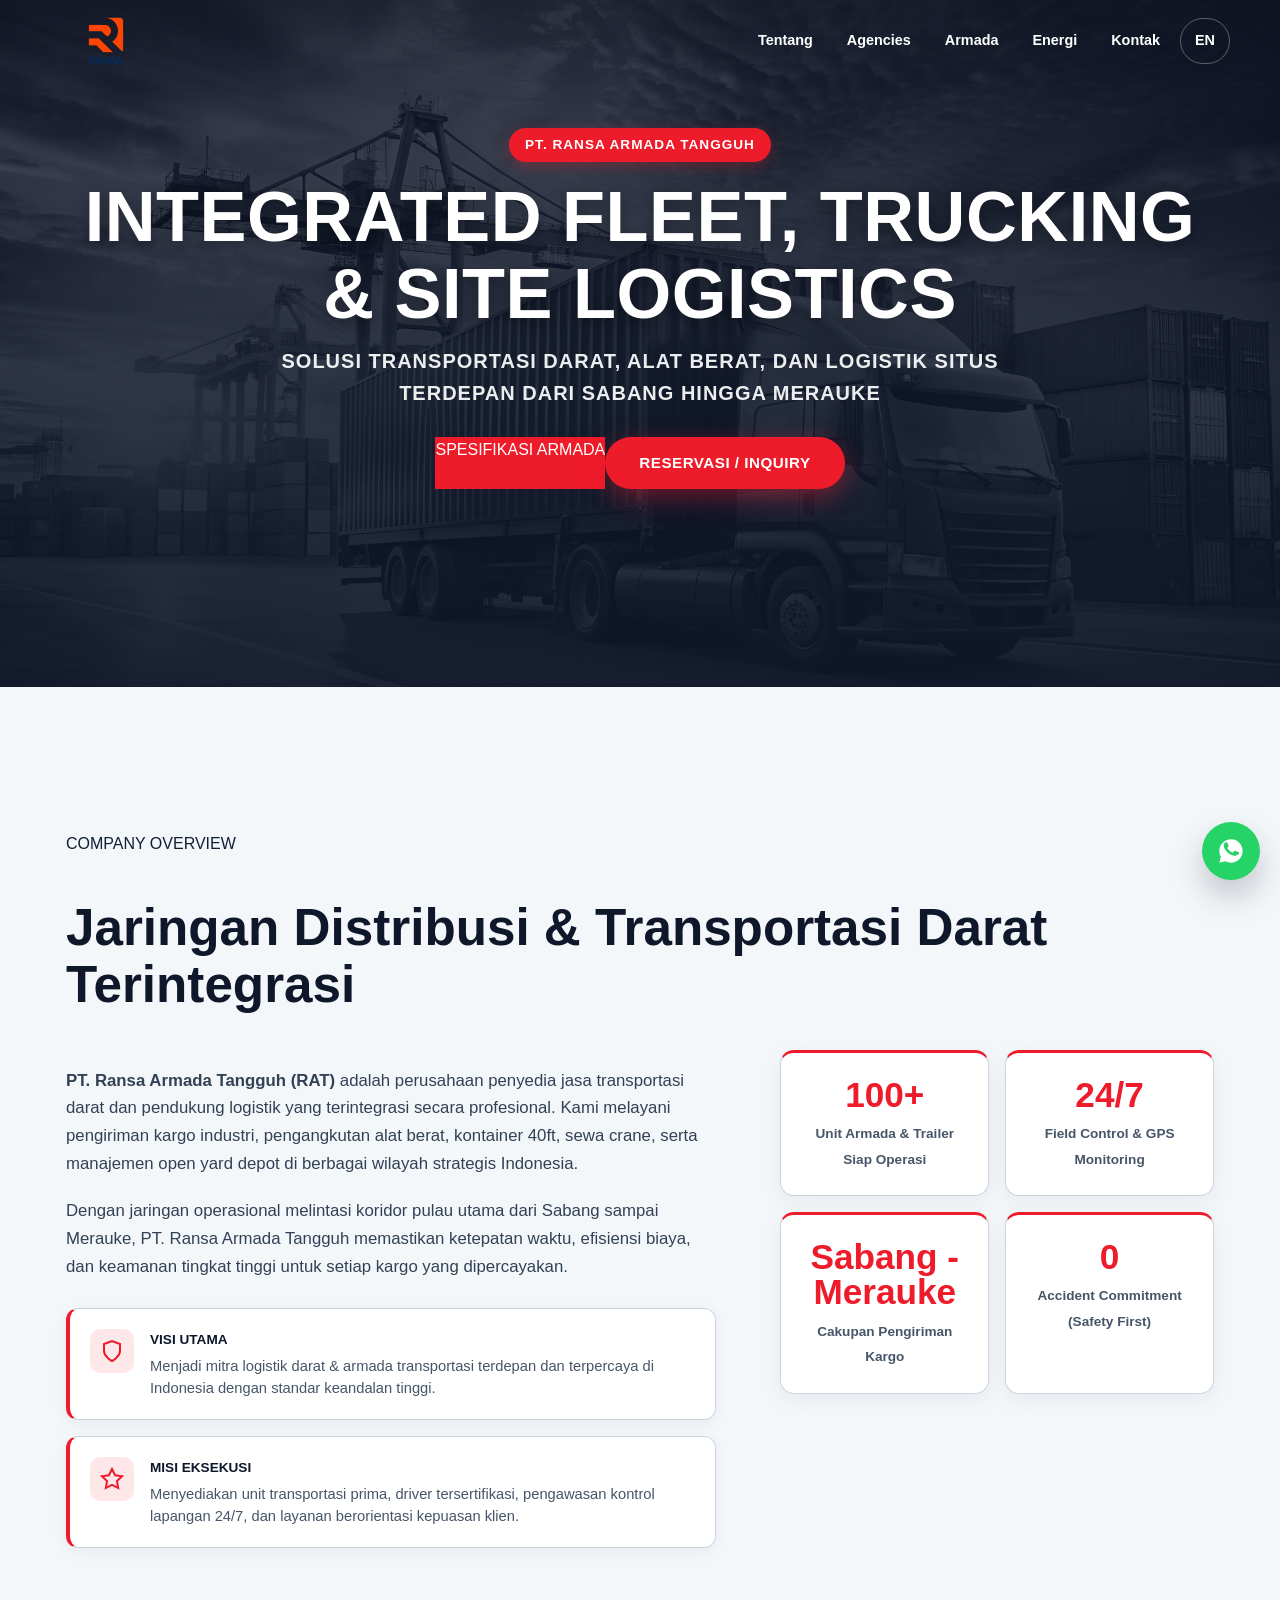
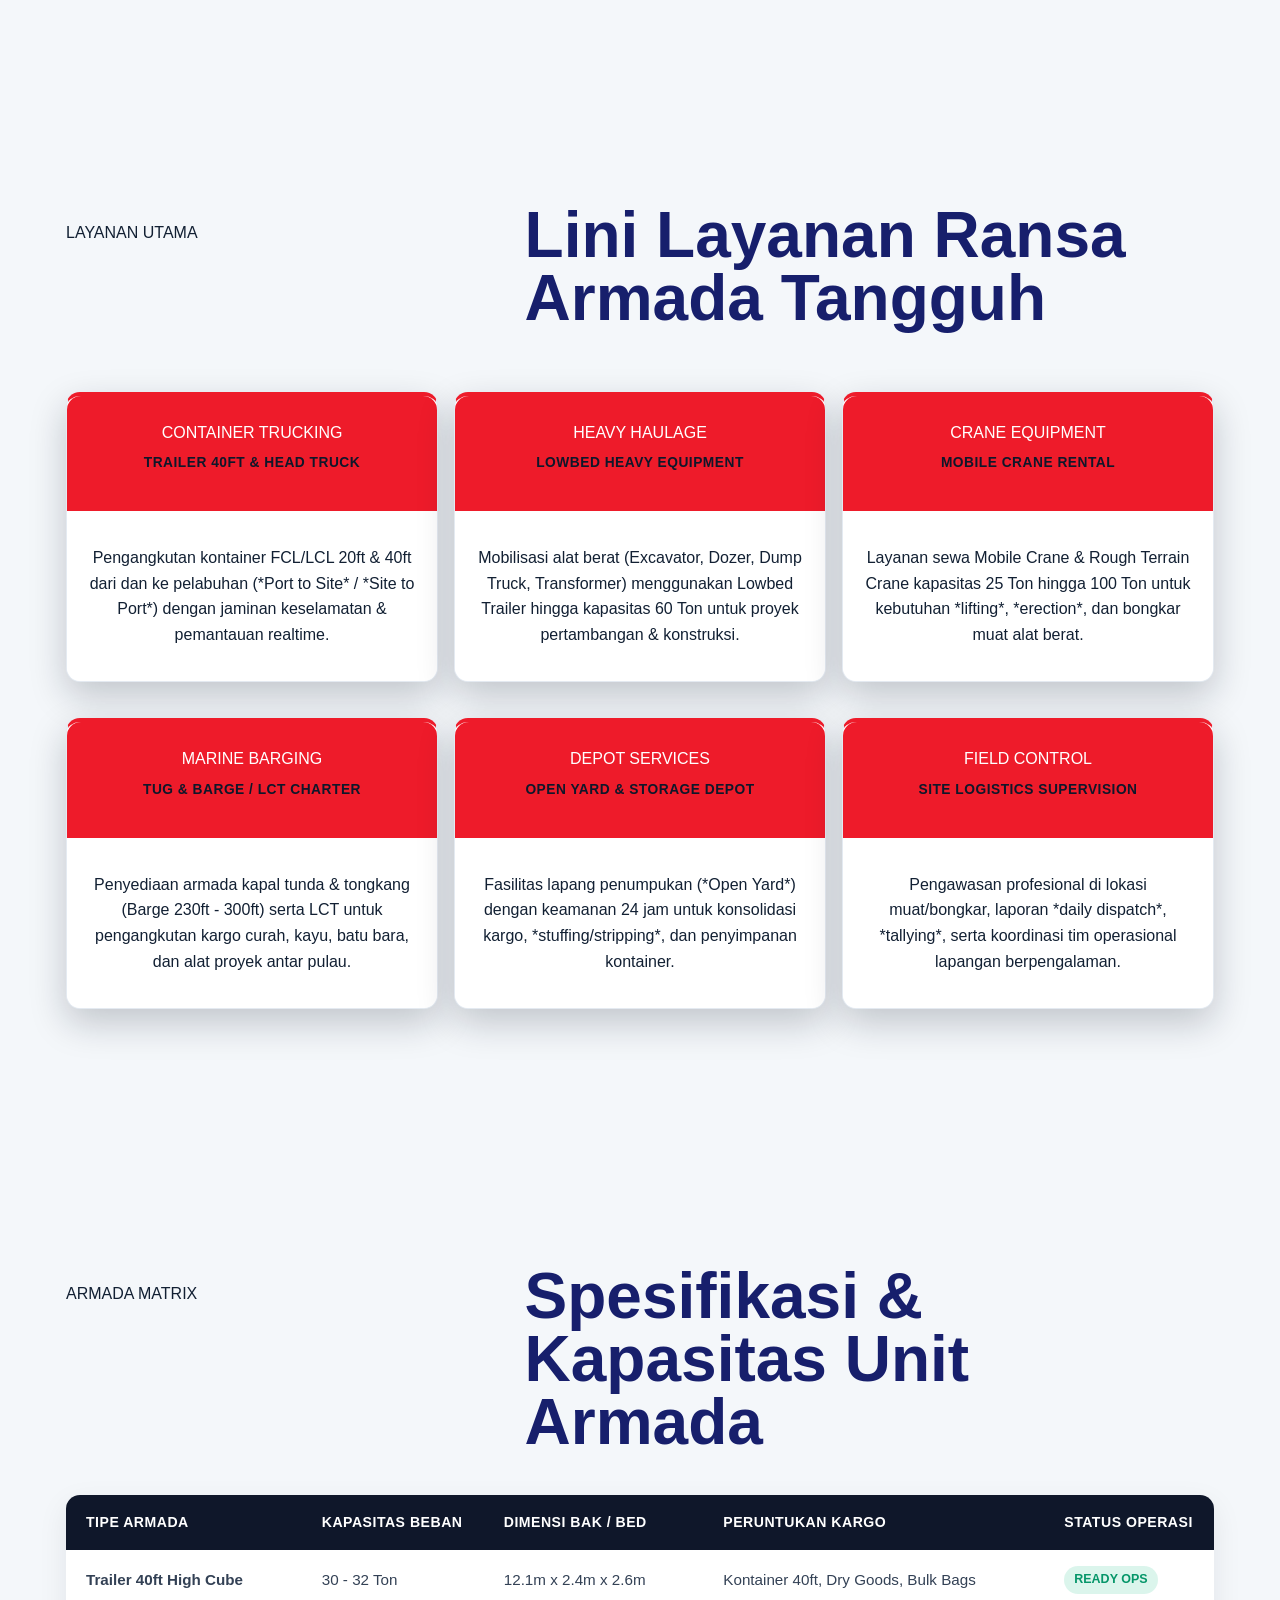
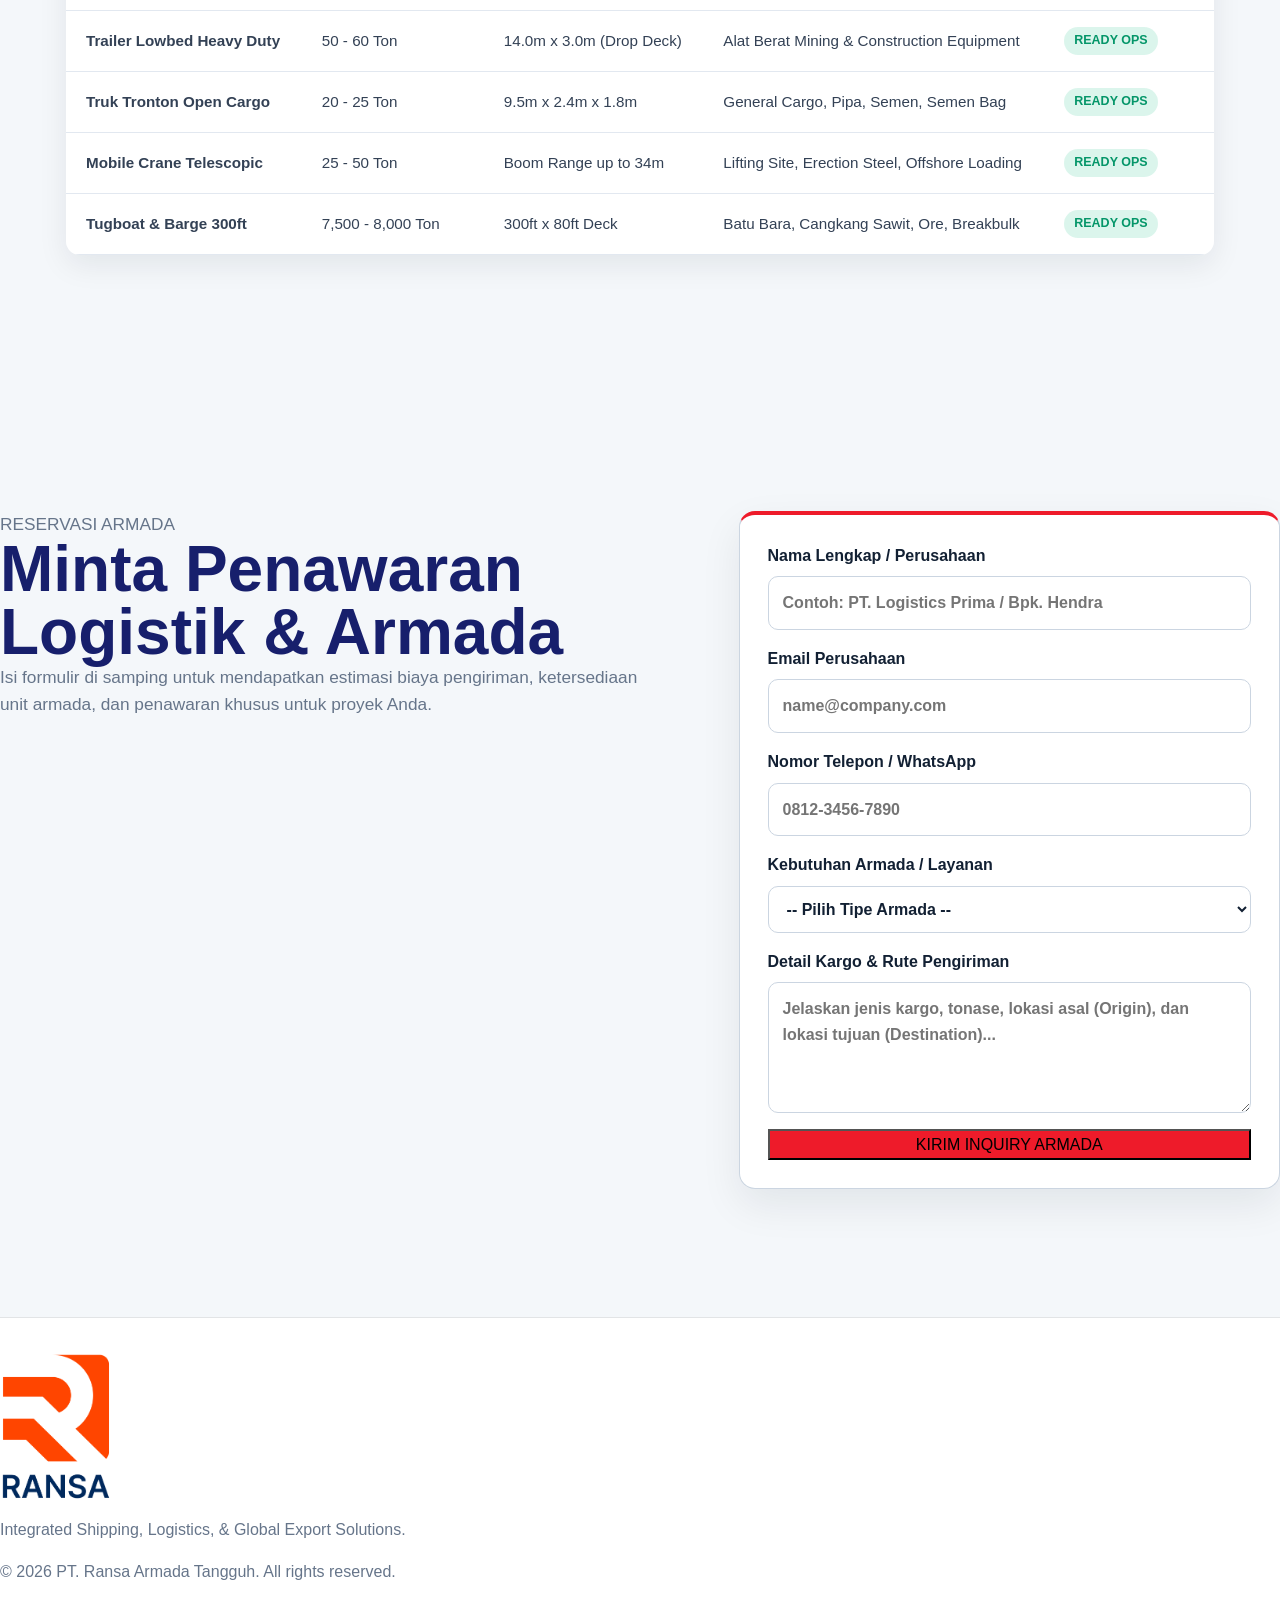
==== armada.html @ f1f37988 "Fix Vercel PHP download issue with clean HTML entrypoints and rewrites" ====
<!DOCTYPE html>
<html lang="id">
<head>
  <meta charset="UTF-8">
  <meta name="viewport" content="width=device-width, initial-scale=1.0">
  <title>PT. Ransa Armada Tangguh | Integrated Fleet, Trucking & Site Logistics</title>
  <meta name="description" content="PT. Ransa Armada Tangguh - Penyedia armada transportasi darat, trailer 40ft, lowbed heavy haulage, crane truck, tug & barge, open yard depot, dan site logistics Sabang-Merauke.">
  <link rel="stylesheet" href="css/styles.css">
  <link rel="preconnect" href="https://fonts.googleapis.com">
  <link rel="preconnect" href="https://fonts.gstatic.com" crossorigin>
  <link href="https://fonts.googleapis.com/css2?family=Plus+Jakarta+Sans:wght@400;500;600;700;800;900&display=swap" rel="stylesheet">
</head>
<body class="armada-landing-page">
  <div class="page-frame">
    
    <!-- Site Header Navigation -->
    <header class="site-header" data-header>
      <nav class="nav-shell" aria-label="Navigasi utama">
        <a class="brand" href="index.html" aria-label="Ransa Group Beranda">
          <img src="assets/images/ransa-logo-transparent.png" alt="Ransa Group">
        </a>
        <button class="nav-toggle" type="button" aria-expanded="false" aria-controls="primary-nav" data-nav-toggle>
          <span></span>
          <span></span>
          <span></span>
        </button>
        <div class="nav-links" id="primary-nav" data-nav-menu>
          <a href="index.html#about">Tentang</a>
          <a href="index.html#agencies">Agencies</a>
          <a href="armada" class="is-active">Armada</a>
          <a href="energi">Energi</a>
          <a href="#contact">Kontak</a>
          <button class="language-toggle" type="button" data-lang-toggle aria-label="Ganti bahasa">EN</button>
        </div>
      </nav>
    </header>

    <main id="main">
      
      <!-- Sub-page Hero Section -->
      <section class="armada-hero section-observe" id="armada-hero">
        <div class="armada-hero-bg" style="background-image: url('assets/pdf-reference/rat-p1-1.jpg');"></div>
        <div class="armada-hero-overlay"></div>
        
        <div class="hero-top-container">
          <span class="subpage-badge">PT. RANSA ARMADA TANGGUH</span>
          <h1 class="hero-main-title">INTEGRATED FLEET, TRUCKING & SITE LOGISTICS</h1>
          <p class="hero-main-subtitle">SOLUSI TRANSPORTASI DARAT, ALAT BERAT, DAN LOGISTIK SITUS TERDEPAN DARI SABANG HINGGA MERAUKE</p>
          <div class="hero-cta-wrapper">
            <a class="button button-red" href="#armada-fleet-matrix">SPESIFIKASI ARMADA</a>
            <a class="button button-explore-divisions" href="#armada-inquiry">RESERVASI / INQUIRY</a>
          </div>
        </div>
      </section>

      <!-- Company Profile Overview -->
      <section class="armada-about band section-observe" id="armada-about">
        <div class="intro-container">
          <p class="section-kicker">COMPANY OVERVIEW</p>
          <h2 class="subpage-title">Jaringan Distribusi & Transportasi Darat Terintegrasi</h2>
          
          <div class="armada-grid-2col">
            <div class="armada-about-copy">
              <p><strong>PT. Ransa Armada Tangguh (RAT)</strong> adalah perusahaan penyedia jasa transportasi darat dan pendukung logistik yang terintegrasi secara profesional. Kami melayani pengiriman kargo industri, pengangkutan alat berat, kontainer 40ft, sewa crane, serta manajemen open yard depot di berbagai wilayah strategis Indonesia.</p>
              <p>Dengan jaringan operasional melintasi koridor pulau utama dari Sabang sampai Merauke, PT. Ransa Armada Tangguh memastikan ketepatan waktu, efisiensi biaya, dan keamanan tingkat tinggi untuk setiap kargo yang dipercayakan.</p>
              
              <div class="vision-mission-cards">
                <article class="vm-card">
                  <div class="vm-icon">
                    <svg viewBox="0 0 24 24" width="24" height="24" fill="none" stroke="currentColor" stroke-width="2"><path d="M12 22s8-4 8-10V5l-8-3-8 3v7c0 6 8 10 8 10z"/></svg>
                  </div>
                  <div>
                    <strong>VISI UTAMA</strong>
                    <p>Menjadi mitra logistik darat & armada transportasi terdepan dan terpercaya di Indonesia dengan standar keandalan tinggi.</p>
                  </div>
                </article>
                <article class="vm-card">
                  <div class="vm-icon">
                    <svg viewBox="0 0 24 24" width="24" height="24" fill="none" stroke="currentColor" stroke-width="2"><polygon points="12 2 15.09 8.26 22 9.27 17 14.14 18.18 21.02 12 17.77 5.82 21.02 7 14.14 2 9.27 8.91 8.26 12 2"/></svg>
                  </div>
                  <div>
                    <strong>MISI EKSEKUSI</strong>
                    <p>Menyediakan unit transportasi prima, driver tersertifikasi, pengawasan kontrol lapangan 24/7, dan layanan berorientasi kepuasan klien.</p>
                  </div>
                </article>
              </div>
            </div>

            <div class="armada-stats-panel">
              <div class="stat-box">
                <span class="stat-number">100+</span>
                <span class="stat-label">Unit Armada & Trailer Siap Operasi</span>
              </div>
              <div class="stat-box">
                <span class="stat-number">24/7</span>
                <span class="stat-label">Field Control & GPS Monitoring</span>
              </div>
              <div class="stat-box">
                <span class="stat-number">Sabang - Merauke</span>
                <span class="stat-label">Cakupan Pengiriman Kargo</span>
              </div>
              <div class="stat-box">
                <span class="stat-number">0</span>
                <span class="stat-label">Accident Commitment (Safety First)</span>
              </div>
            </div>
          </div>
        </div>
      </section>

      <!-- Services Grid Section -->
      <section class="armada-services band section-observe" id="armada-services">
        <div class="intro-container">
          <div class="section-heading">
            <p class="section-kicker">LAYANAN UTAMA</p>
            <h2>Lini Layanan Ransa Armada Tangguh</h2>
          </div>

          <div class="company-grid">
            <article class="division-card card-red">
              <div class="card-header-banner">
                <div class="division-tag">CONTAINER TRUCKING</div>
                <h3 class="card-body-title">Trailer 40ft & Head Truck</h3>
              </div>
              <div class="card-body-content">
                <p>Pengangkutan kontainer FCL/LCL 20ft & 40ft dari dan ke pelabuhan (*Port to Site* / *Site to Port*) dengan jaminan keselamatan & pemantauan realtime.</p>
              </div>
            </article>

            <article class="division-card card-red">
              <div class="card-header-banner">
                <div class="division-tag">HEAVY HAULAGE</div>
                <h3 class="card-body-title">Lowbed Heavy Equipment</h3>
              </div>
              <div class="card-body-content">
                <p>Mobilisasi alat berat (Excavator, Dozer, Dump Truck, Transformer) menggunakan Lowbed Trailer hingga kapasitas 60 Ton untuk proyek pertambangan & konstruksi.</p>
              </div>
            </article>

            <article class="division-card card-red">
              <div class="card-header-banner">
                <div class="division-tag">CRANE EQUIPMENT</div>
                <h3 class="card-body-title">Mobile Crane Rental</h3>
              </div>
              <div class="card-body-content">
                <p>Layanan sewa Mobile Crane & Rough Terrain Crane kapasitas 25 Ton hingga 100 Ton untuk kebutuhan *lifting*, *erection*, dan bongkar muat alat berat.</p>
              </div>
            </article>

            <article class="division-card card-red">
              <div class="card-header-banner">
                <div class="division-tag">MARINE BARGING</div>
                <h3 class="card-body-title">Tug & Barge / LCT Charter</h3>
              </div>
              <div class="card-body-content">
                <p>Penyediaan armada kapal tunda & tongkang (Barge 230ft - 300ft) serta LCT untuk pengangkutan kargo curah, kayu, batu bara, dan alat proyek antar pulau.</p>
              </div>
            </article>

            <article class="division-card card-red">
              <div class="card-header-banner">
                <div class="division-tag">DEPOT SERVICES</div>
                <h3 class="card-body-title">Open Yard & Storage Depot</h3>
              </div>
              <div class="card-body-content">
                <p>Fasilitas lapang penumpukan (*Open Yard*) dengan keamanan 24 jam untuk konsolidasi kargo, *stuffing/stripping*, dan penyimpanan kontainer.</p>
              </div>
            </article>

            <article class="division-card card-red">
              <div class="card-header-banner">
                <div class="division-tag">FIELD CONTROL</div>
                <h3 class="card-body-title">Site Logistics Supervision</h3>
              </div>
              <div class="card-body-content">
                <p>Pengawasan profesional di lokasi muat/bongkar, laporan *daily dispatch*, *tallying*, serta koordinasi tim operasional lapangan berpengalaman.</p>
              </div>
            </article>
          </div>
        </div>
      </section>

      <!-- Fleet Specifications Matrix Table -->
      <section class="fleet-matrix-section band section-observe" id="armada-fleet-matrix">
        <div class="intro-container">
          <div class="section-heading">
            <p class="section-kicker">ARMADA MATRIX</p>
            <h2>Spesifikasi & Kapasitas Unit Armada</h2>
          </div>

          <div class="table-responsive">
            <table class="fleet-table">
              <thead>
                <tr>
                  <th>Tipe Armada</th>
                  <th>Kapasitas Beban</th>
                  <th>Dimensi Bak / Bed</th>
                  <th>Peruntukan Kargo</th>
                  <th>Status Operasi</th>
                </tr>
              </thead>
              <tbody>
                <tr>
                  <td><strong>Trailer 40ft High Cube</strong></td>
                  <td>30 - 32 Ton</td>
                  <td>12.1m x 2.4m x 2.6m</td>
                  <td>Kontainer 40ft, Dry Goods, Bulk Bags</td>
                  <td><span class="status-badge available">Ready Ops</span></td>
                </tr>
                <tr>
                  <td><strong>Trailer Lowbed Heavy Duty</strong></td>
                  <td>50 - 60 Ton</td>
                  <td>14.0m x 3.0m (Drop Deck)</td>
                  <td>Alat Berat Mining & Construction Equipment</td>
                  <td><span class="status-badge available">Ready Ops</span></td>
                </tr>
                <tr>
                  <td><strong>Truk Tronton Open Cargo</strong></td>
                  <td>20 - 25 Ton</td>
                  <td>9.5m x 2.4m x 1.8m</td>
                  <td>General Cargo, Pipa, Semen, Semen Bag</td>
                  <td><span class="status-badge available">Ready Ops</span></td>
                </tr>
                <tr>
                  <td><strong>Mobile Crane Telescopic</strong></td>
                  <td>25 - 50 Ton</td>
                  <td>Boom Range up to 34m</td>
                  <td>Lifting Site, Erection Steel, Offshore Loading</td>
                  <td><span class="status-badge available">Ready Ops</span></td>
                </tr>
                <tr>
                  <td><strong>Tugboat & Barge 300ft</strong></td>
                  <td>7,500 - 8,000 Ton</td>
                  <td>300ft x 80ft Deck</td>
                  <td>Batu Bara, Cangkang Sawit, Ore, Breakbulk</td>
                  <td><span class="status-badge available">Ready Ops</span></td>
                </tr>
              </tbody>
            </table>
          </div>
        </div>
      </section>

      <!-- Reservation & Inquiry Form Section -->
      <section class="contact band section-observe" id="armada-inquiry">
        <div class="contact-copy">
          <p class="section-kicker">RESERVASI ARMADA</p>
          <h2>Minta Penawaran Logistik & Armada</h2>
          <p>Isi formulir di samping untuk mendapatkan estimasi biaya pengiriman, ketersediaan unit armada, dan penawaran khusus untuk proyek Anda.</p>
        </div>

        <form class="inquiry-form" action="api/contact" method="POST">
          <input type="hidden" name="division" value="Ransa Armada Tangguh">
          <label>
            Nama Lengkap / Perusahaan
            <input type="text" name="name" required placeholder="Contoh: PT. Logistics Prima / Bpk. Hendra">
          </label>
          <label>
            Email Perusahaan
            <input type="email" name="email" required placeholder="name@company.com">
          </label>
          <label>
            Nomor Telepon / WhatsApp
            <input type="tel" name="phone" required placeholder="0812-3456-7890">
          </label>
          <label>
            Kebutuhan Armada / Layanan
            <select name="fleet_type" required>
              <option value="">-- Pilih Tipe Armada --</option>
              <option value="Trailer 40ft Container">Trailer 40ft Container</option>
              <option value="Lowbed Heavy Equipment">Lowbed Heavy Equipment (Alat Berat)</option>
              <option value="Mobile Crane">Mobile Crane / Heavy Lifting</option>
              <option value="Tug & Barge Charter">Tugboat & Tongkang / LCT Charter</option>
              <option value="Open Yard & Site Logistics">Open Yard & Management Site</option>
            </select>
          </label>
          <label>
            Detail Kargo & Rute Pengiriman
            <textarea name="message" rows="4" required placeholder="Jelaskan jenis kargo, tonase, lokasi asal (Origin), dan lokasi tujuan (Destination)..."></textarea>
          </label>
          <button class="button button-red" type="submit">KIRIM INQUIRY ARMADA</button>
        </form>
      </section>

    </main>

    <!-- Site Footer -->
    <footer class="site-footer">
      <div class="footer-shell">
        <div class="footer-brand">
          <img src="assets/images/ransa-logo-transparent.png" alt="Ransa Group">
          <p>Integrated Shipping, Logistics, & Global Export Solutions.</p>
        </div>
        <div class="footer-bottom">
          <p>&copy; 2026 PT. Ransa Armada Tangguh. All rights reserved.</p>
        </div>
      </div>
    </footer>

    <!-- WhatsApp Floating Action -->
    <a href="https://wa.me/628115750555" class="whatsapp-float" target="_blank" rel="noopener noreferrer" aria-label="Hubungi WhatsApp">
      <svg viewBox="0 0 24 24" width="28" height="28" fill="currentColor">
        <path d="M12.012 2c-5.506 0-9.989 4.478-9.99 9.984 0 1.763.459 3.485 1.332 5.003l-1.416 5.174 5.305-1.389c1.464.798 3.116 1.216 4.766 1.217h.004c5.506 0 9.989-4.478 9.99-9.984 0-2.667-1.037-5.174-2.924-7.062a9.923 9.923 0 0 0-7.067-2.944zm5.7 12.695c-.236.666-1.372 1.274-1.898 1.332-.505.056-1.164.08-1.884-.15-.436-.14-.997-.323-1.728-.64-3.048-1.32-5.027-4.417-5.18-4.62-.153-.203-1.242-1.652-1.242-3.153 0-1.501.785-2.24 1.064-2.54.279-.3.61-.375.813-.375.203 0 .407.002.585.011.19.01.444-.072.693.526.255.614.864 2.112.94 2.266.076.154.127.334.025.538-.102.203-.153.333-.305.512-.153.18-.32.402-.457.54-.153.153-.313.32-.135.626.178.306.791 1.306 1.7 2.116 1.166 1.04 2.148 1.362 2.454 1.516.306.153.483.127.662-.077.178-.203.764-.89 1.018-1.2.254-.309.508-.258.839-.136.33.123 2.11 0.995 2.467 1.173.356.178.594.267.682.419.088.152.088.882-.148 1.548z"/>
      </svg>
    </a>

  </div>
  <script type="module" src="js/main.js"></script>
</body>
</html>
---- css/styles.css ----
:root {
  --navy: #171f6c;
  --blue: #2d3490;
  --blue-deep: #202777;
  --emerald: #ee1b2a;
  --ink: #122033;
  --muted: #66758a;
  --line: rgba(18, 32, 51, 0.12);
  --white: #ffffff;
  --mist: #f4f7fa;
  --silver: #d9e1e8;
  --amber: #f1b6aa;
  --red: #ee1b2a;
  --rak-blue: #2d3490;
  --rat-charcoal: #1f2228;
  --radius: 8px;
  --shadow: 0 24px 80px rgba(7, 22, 38, 0.18);
}

* {
  box-sizing: border-box;
}

html {
  scroll-behavior: smooth;
}

body {
  margin: 0;
  background: var(--white);
  color: var(--ink);
  font-family: Inter, Arial, sans-serif;
  line-height: 1.6;
}

body.nav-open {
  overflow: hidden;
}

a {
  color: inherit;
  text-decoration: none;
}

img {
  display: block;
  max-width: 100%;
}

button,
input,
select,
textarea {
  font: inherit;
}

.skip-link {
  position: fixed;
  left: 16px;
  top: -80px;
  z-index: 100;
  background: var(--white);
  color: var(--navy);
  padding: 10px 14px;
  border-radius: var(--radius);
}

.skip-link:focus {
  top: 16px;
}

.site-header {
  position: fixed;
  inset: 0 0 auto;
  z-index: 50;
  transition: background 200ms ease, border-color 200ms ease, transform 300ms ease;
}

.site-header.is-scrolled {
  background: rgba(255, 255, 255, 0.92);
  border-bottom: 1px solid var(--line);
  backdrop-filter: blur(18px);
}

.nav-shell {
  width: min(1180px, calc(100% - 64px));
  min-height: 82px;
  margin: 0 auto;
  display: flex;
  align-items: center;
  justify-content: space-between;
  gap: 24px;
}

.brand {
  display: inline-flex;
  align-items: center;
  width: 69px;
  padding: 4px 0;
}

.brand img {
  width: 100%;
  max-height: 48px;
  height: auto;
  object-fit: contain;
}

.site-footer img {
  max-width: 69px;
  height: auto;
  object-fit: contain;
}

@media (min-width: 768px) {
  .brand {
    width: 112px;
  }
  .site-footer img {
    max-width: 112px;
  }
}

.nav-links {
  display: flex;
  align-items: center;
  gap: 6px;
}

.nav-links a,
.language-toggle {
  border: 0;
  border-radius: 999px;
  background: transparent;
  color: var(--white);
  padding: 10px 14px;
  font-size: 0.9rem;
  font-weight: 700;
  cursor: pointer;
}

.site-header.is-scrolled .nav-links a,
.site-header.is-scrolled .language-toggle {
  color: var(--ink);
}

.language-toggle {
  border: 1px solid rgba(255, 255, 255, 0.32);
}

.site-header.is-scrolled .language-toggle {
  border-color: var(--line);
}

.nav-toggle {
  display: none;
  width: 44px;
  height: 44px;
  border: 1px solid rgba(255, 255, 255, 0.32);
  border-radius: 50%;
  background: rgba(255, 255, 255, 0.08);
  padding: 11px;
}

.nav-toggle span {
  display: block;
  height: 2px;
  margin: 5px 0;
  background: var(--white);
}

.site-header.is-scrolled .nav-toggle span {
  background: var(--ink);
}

:root {
  --ransa-red: #EE1B2A;
  --ransa-red-dark: #C81422;
  --ransa-white: #FFFFFF;
  --ransa-dark: #0F172A;
  --ransa-dark-hover: #1E293B;
  --ransa-blue: #0B529C;
  --ransa-blue-dark: #083D75;
}

.hero {
  position: relative;
  min-height: 100vh;
  display: flex;
  flex-direction: column;
  justify-content: space-between;
  overflow: hidden;
  padding: 140px 0 80px;
  color: var(--white);
  background: #0A192F;
}

.hero-media {
  position: absolute;
  inset: 0;
  overflow: hidden;
  z-index: 1;
}

.hero-slider {
  position: absolute;
  inset: 0;
  overflow: hidden;
  z-index: 1;
}

.hero-slide {
  position: absolute;
  inset: 0;
  background-position: center;
  background-size: cover;
  background-repeat: no-repeat;
  opacity: 0;
  transition: opacity 1200ms ease-in-out, transform 4000ms ease-out;
  transform: scale(1.06);
  filter: contrast(1.05) brightness(0.85);
}

.hero-slide.is-active {
  opacity: 1;
  transform: scale(1);
}

.hero-gradient-overlay {
  position: absolute;
  inset: 0;
  background: radial-gradient(circle at 50% 30%, rgba(238, 27, 42, 0.18), transparent 70%),
              linear-gradient(180deg, rgba(10, 25, 47, 0.65) 0%, rgba(10, 25, 47, 0.88) 100%);
  pointer-events: none;
  z-index: 2;
}

.hero-top-container {
  position: relative;
  z-index: 3;
  text-align: center;
  width: min(1180px, calc(100% - 64px));
  margin: 0 auto 70px auto;
}

.hero-main-title {
  margin: 0 0 12px 0;
  font-size: clamp(2.2rem, 5.5vw, 4.5rem);
  font-weight: 800;
  letter-spacing: 0.5px;
  color: #FFFFFF;
  text-shadow: 0 4px 16px rgba(0, 0, 0, 0.35);
  line-height: 1.1;
}

.hero-main-subtitle {
  margin: 0 auto 28px auto;
  max-width: 820px;
  font-size: clamp(0.95rem, 1.8vw, 1.25rem);
  font-weight: 700;
  letter-spacing: 1px;
  color: rgba(255, 255, 255, 0.92);
  text-transform: uppercase;
}

.hero-cta-wrapper {
  display: flex;
  justify-content: center;
}

.button-explore-divisions {
  display: inline-flex;
  align-items: center;
  justify-content: center;
  padding: 14px 34px;
  border-radius: 999px;
  background: var(--ransa-red);
  color: #FFFFFF;
  font-size: 0.95rem;
  font-weight: 800;
  letter-spacing: 0.5px;
  text-transform: uppercase;
  border: none;
  box-shadow: 0 8px 24px rgba(238, 27, 42, 0.4);
  transition: all 250ms ease;
  cursor: pointer;
  text-decoration: none;
}

.button-explore-divisions:hover {
  background: var(--ransa-red-dark);
  transform: translateY(-2px);
  box-shadow: 0 12px 30px rgba(238, 27, 42, 0.55);
  color: #FFFFFF;
}

.hero-cards-wrapper {
  position: relative;
  z-index: 3;
  width: min(1180px, calc(100% - 64px));
  margin: 140px auto 0 auto;
}

.hero-cards-grid {
  display: grid;
  grid-template-columns: repeat(3, 1fr);
  gap: 20px;
  align-items: stretch;
}

@media (max-width: 992px) {
  .hero-cards-grid {
    grid-template-columns: 1fr;
    gap: 40px;
  }
  .hero {
    min-height: auto;
    padding-bottom: 40px;
  }
}

.division-card {
  position: relative;
  display: flex;
  flex-direction: column;
  background: #FFFFFF;
  border-radius: 14px;
  border: 1px solid rgba(226, 232, 240, 0.9);
  box-shadow: 0 14px 36px rgba(15, 23, 42, 0.22);
  overflow: visible;
  transition: transform 320ms cubic-bezier(0.25, 0.8, 0.25, 1), box-shadow 320ms cubic-bezier(0.25, 0.8, 0.25, 1), border-color 320ms ease;
  margin-top: 20px;
}

.card-red {
  border-top: 4px solid var(--ransa-red);
}

.card-white {
  border-top: 4px solid var(--ransa-dark);
}

.card-blue {
  border-top: 4px solid var(--ransa-blue);
}

.card-red:hover {
  transform: translateY(-8px) scale(1.015);
  box-shadow: 0 24px 52px rgba(238, 27, 42, 0.3);
  border-color: rgba(238, 27, 42, 0.5);
}

.card-white:hover {
  transform: translateY(-8px) scale(1.015);
  box-shadow: 0 24px 52px rgba(15, 23, 42, 0.32);
  border-color: rgba(15, 23, 42, 0.5);
}

.card-blue:hover {
  transform: translateY(-8px) scale(1.015);
  box-shadow: 0 24px 52px rgba(11, 82, 156, 0.32);
  border-color: rgba(11, 82, 156, 0.5);
}

.card-badge {
  position: absolute;
  top: -22px;
  left: 50%;
  transform: translateX(-50%);
  width: 44px;
  height: 44px;
  border-radius: 50%;
  background: #FFFFFF;
  display: flex;
  align-items: center;
  justify-content: center;
  box-shadow: 0 6px 14px rgba(0, 0, 0, 0.15);
  z-index: 3;
}

.card-badge svg {
  width: 22px;
  height: 22px;
}

.card-red .card-badge {
  border: 2px solid var(--ransa-red);
  color: var(--ransa-red);
}

.card-white .card-badge {
  border: 2px solid var(--ransa-dark);
  color: var(--ransa-dark);
}

.card-blue .card-badge {
  border: 2px solid var(--ransa-blue);
  color: var(--ransa-blue);
}

.card-header-banner {
  padding: 24px 14px 14px 14px;
  min-height: 82px;
  display: flex;
  flex-direction: column;
  align-items: center;
  justify-content: center;
  border-top-left-radius: 14px;
  border-top-right-radius: 14px;
  text-align: center;
  box-sizing: border-box;
}

.card-red .card-header-banner {
  background: var(--ransa-red);
  color: #FFFFFF;
}

.card-white .card-header-banner {
  background: linear-gradient(180deg, #FFFFFF 0%, #F8FAFC 100%);
  color: var(--ransa-dark);
  border-bottom: 2px solid #E2E8F0;
}

.card-blue .card-header-banner {
  background: var(--ransa-blue);
  color: #FFFFFF;
}

.card-header-banner h2 {
  margin: 0;
  font-size: 1.1rem;
  font-weight: 800;
  line-height: 1.15;
  letter-spacing: 0.5px;
  text-transform: uppercase;
}

.card-header-banner h2 small {
  font-size: 0.88rem;
  font-weight: 700;
  opacity: 0.95;
}

.card-body-content {
  flex: 1;
  display: flex;
  flex-direction: column;
  justify-content: space-between;
  padding: 18px 14px 18px 14px;
  text-align: center;
  background: #FFFFFF;
  border-bottom-left-radius: 14px;
  border-bottom-right-radius: 14px;
  min-height: 120px;
  box-sizing: border-box;
}

.card-body-title {
  margin: 0 0 16px 0;
  font-size: 0.86rem;
  font-weight: 800;
  color: #0F172A;
  letter-spacing: 0.5px;
  text-transform: uppercase;
  min-height: 2.6em;
  display: flex;
  align-items: center;
  justify-content: center;
}

.card-body-desc {
  margin: 0 0 24px 0;
  font-size: 0.88rem;
  line-height: 1.55;
  color: #475569;
  font-weight: 500;
  flex: 1;
}

.card-action-btn {
  display: inline-flex;
  align-items: center;
  justify-content: center;
  width: fit-content;
  margin: 0 auto;
  padding: 9px 22px;
  border-radius: 999px;
  font-size: 0.78rem;
  font-weight: 800;
  letter-spacing: 0.5px;
  color: #FFFFFF;
  text-decoration: none;
  transition: all 200ms ease;
  box-shadow: 0 4px 12px rgba(0, 0, 0, 0.12);
}

.card-action-btn:hover {
  transform: translateY(-2px);
  color: #FFFFFF;
  box-shadow: 0 6px 18px rgba(0, 0, 0, 0.2);
}

.button-red {
  background: var(--ransa-red);
}
.button-red:hover {
  background: var(--ransa-red-dark);
}

.button-dark {
  background: var(--ransa-dark);
}
.button-dark:hover {
  background: var(--ransa-dark-hover);
}

.button-blue {
  background: var(--ransa-blue);
}
.button-blue:hover {
  background: var(--ransa-blue-dark);
}
.button-green:hover {
  background: var(--ransa-green-dark);
}

.band {
  background: var(--mist);
}

.band::before {
  content: "";
  position: absolute;
  inset: auto 0 0 auto;
}

section:not(.hero) {
  position: relative;
  padding: clamp(72px, 10vw, 132px) 0;
}

.capabilities {
  padding: 40px 0 60px 0;
  background: var(--white);
}

.capability-strip {
  display: grid;
  grid-template-columns: repeat(4, 1fr);
  gap: 20px;
  width: min(1180px, calc(100% - 64px));
  margin: 0 auto;
}

@media (max-width: 992px) {
  .capability-strip {
    grid-template-columns: repeat(2, 1fr);
  }
}

@media (max-width: 576px) {
  .capability-strip {
    grid-template-columns: 1fr;
  }
}

.capability-card {
  position: relative;
  display: flex;
  flex-direction: column;
  background: linear-gradient(180deg, #FFFFFF 0%, #F8FAFC 100%);
  border: 1px solid #CBD5E1;
  border-top: 3px solid var(--ransa-red);
  border-radius: 14px;
  padding: 16px;
  box-shadow: 0 6px 20px rgba(15, 23, 42, 0.06);
  transition: transform 320ms cubic-bezier(0.25, 0.8, 0.25, 1), box-shadow 320ms ease, border-color 320ms ease;
  cursor: pointer;
  overflow: hidden;
}

.capability-card:hover {
  transform: translateY(-8px) scale(1.02);
  box-shadow: 0 22px 45px rgba(238, 27, 42, 0.2);
  border-color: var(--ransa-red);
}

.capability-media {
  width: 100%;
  height: 135px;
  border-radius: 10px;
  overflow: hidden;
  margin-bottom: 16px;
  background: #F1F5F9;
}

.capability-media img {
  width: 100%;
  height: 100%;
  object-fit: cover;
  transition: transform 400ms cubic-bezier(0.25, 0.8, 0.25, 1), filter 400ms ease;
}

.capability-card:hover .capability-media img {
  transform: scale(1.08);
  filter: brightness(1.05);
}

.capability-info {
  display: flex;
  flex-direction: column;
  flex: 1;
}

.capability-num {
  font-size: 0.85rem;
  font-weight: 800;
  color: var(--ransa-red);
  letter-spacing: 0.5px;
  margin-bottom: 6px;
  transition: color 250ms ease;
}

.capability-card h2 {
  margin: 0 0 8px 0;
  color: var(--navy);
  font-size: 1.15rem;
  font-weight: 800;
  line-height: 1.25;
}

.capability-card p {
  margin: 0;
  color: var(--muted);
  font-size: 0.88rem;
  line-height: 1.5;
}

.intro {
  position: relative;
  overflow: hidden;
  padding: 80px 0 0 0;
  background: var(--white);
}

.intro-container {
  width: min(1180px, calc(100% - 64px));
  margin-inline: auto;
  padding-inline: 16px;
}

.intro-grid {
  display: grid;
  grid-template-columns: minmax(0, 1.15fr) minmax(280px, 0.85fr);
  gap: clamp(28px, 6vw, 86px);
  align-items: start;
}

.intro-copy-wrapper {
  display: flex;
  flex-direction: column;
  gap: 20px;
}

.photobox-group {
  display: flex;
  gap: 18px;
  margin-top: 8px;
  position: relative;
}

.floating-photobox {
  position: relative;
  width: 145px;
  height: 105px;
  border-radius: 12px;
  overflow: hidden;
  border: 3px solid #FFFFFF;
  box-shadow: 0 14px 28px rgba(15, 23, 42, 0.15);
  transition: transform 300ms cubic-bezier(0.25, 0.8, 0.25, 1), box-shadow 300ms ease;
  cursor: pointer;
}

.floating-photobox img {
  width: 100%;
  height: 100%;
  object-fit: cover;
  transition: transform 400ms ease;
}

.floating-photobox:hover img {
  transform: scale(1.08);
}

.photobox-tag {
  position: absolute;
  bottom: 6px;
  left: 6px;
  padding: 3px 8px;
  border-radius: 999px;
  background: rgba(15, 23, 42, 0.85);
  backdrop-filter: blur(4px);
  color: #FFFFFF;
  font-size: 0.68rem;
  font-weight: 800;
  letter-spacing: 0.3px;
  text-transform: uppercase;
}

.photobox-1 {
  animation: float-slow-1 5s ease-in-out infinite;
}

.photobox-2 {
  animation: float-slow-2 6s ease-in-out 0.8s infinite;
}

.floating-photobox:hover {
  transform: translateY(-8px) scale(1.06) rotate(0deg) !important;
  box-shadow: 0 22px 42px rgba(15, 23, 42, 0.25);
  z-index: 5;
}

@keyframes float-slow-1 {
  0%, 100% {
    transform: translateY(0px) rotate(-2deg);
  }
  50% {
    transform: translateY(-12px) rotate(1deg);
  }
}

@keyframes float-slow-2 {
  0%, 100% {
    transform: translateY(0px) rotate(3deg);
  }
  50% {
    transform: translateY(-14px) rotate(-1deg);
  }
}

/* Realistic Oceanic Vessel Voyage Section */
.vessel-voyage-section {
  position: relative;
  width: 100vw;
  left: 50%;
  right: 50%;
  margin-left: -50vw;
  margin-right: -50vw;
  height: 240px;
  overflow: hidden;
  background: linear-gradient(180deg, #0F172A 0%, #0A192F 40%, #0F2A4A 100%);
  border-top: 1px solid rgba(255, 255, 255, 0.1);
  border-bottom: 1px solid rgba(255, 255, 255, 0.1);
  margin-block: 40px;
}

.voyage-header-overlay {
  position: absolute;
  top: 18px;
  left: 50%;
  transform: translateX(-50%);
  z-index: 10;
  text-align: center;
  width: min(1180px, calc(100% - 64px));
  pointer-events: none;
}

.voyage-header-overlay h2 {
  font-size: clamp(1.2rem, 3vw, 1.8rem);
  color: #FFFFFF;
  margin: 4px 0 0 0;
  font-weight: 800;
  letter-spacing: 0.5px;
  text-shadow: 0 2px 8px rgba(0, 0, 0, 0.6);
}

.kicker-white {
  color: var(--ransa-red) !important;
  text-shadow: 0 2px 8px rgba(0, 0, 0, 0.6);
}

.ocean-container {
  position: absolute;
  inset: 0;
}

.ocean-water {
  position: relative;
  width: 100%;
  height: 100%;
  background:
    linear-gradient(180deg, rgba(15, 23, 42, 0.55) 0%, rgba(10, 25, 47, 0.75) 100%),
    url("../assets/images/deep-blue-ocean-water.png") center/cover no-repeat;
}

.ocean-waves-overlay {
  position: absolute;
  inset: 0;
  background: repeating-linear-gradient(0deg, rgba(255, 255, 255, 0.04) 0 2px, transparent 2px 16px);
  animation: wave-ripple 4s linear infinite;
  opacity: 0.7;
}

@keyframes wave-ripple {
  0% { transform: translateY(0); }
  100% { transform: translateY(16px); }
}

.animated-vessel-wrapper {
  position: absolute;
  bottom: 12px;
  left: 20px;
  width: min(380px, 72vw);
  z-index: 5;
  pointer-events: none;
  filter: drop-shadow(0 18px 28px rgba(0, 0, 0, 0.6));
  will-change: transform;
}

.sailing-ship {
  width: 100%;
  height: auto;
  display: block;
  animation: vessel-bouyancy 4.5s ease-in-out infinite;
}

/* Ship Water Spray / Foam Trail */
.vessel-wake-spray {
  position: absolute;
  bottom: 4px;
  left: -90px;
  width: 130px;
  height: 18px;
  background: radial-gradient(ellipse at right, rgba(255, 255, 255, 0.75) 0%, rgba(255, 255, 255, 0.2) 60%, transparent 100%);
  border-radius: 50%;
  filter: blur(4px);
  animation: wake-pulse 1.2s ease-in-out infinite alternate;
}

@keyframes vessel-bouyancy {
  0%, 100% {
    transform: translateY(0px) rotate(0deg);
  }
  25% {
    transform: translateY(-5px) rotate(-0.8deg);
  }
  75% {
    transform: translateY(4px) rotate(0.8deg);
  }
}

@keyframes wake-pulse {
  0% { opacity: 0.6; transform: scaleX(0.95); }
  100% { opacity: 0.9; transform: scaleX(1.1); }
}

.waypoint-marker {
  position: absolute;
  bottom: 30px;
  z-index: 4;
  display: flex;
  align-items: center;
  gap: 8px;
  opacity: 0.85;
}

.wp-pnk { left: 15%; }
.wp-jkt { left: 50%; transform: translateX(-50%); }
.wp-bpn { right: 15%; }

.wp-dot {
  width: 10px;
  height: 10px;
  border-radius: 50%;
  background: var(--ransa-red);
  box-shadow: 0 0 10px var(--ransa-red);
}

.wp-label {
  color: rgba(255, 255, 255, 0.8);
  font-size: 0.75rem;
  font-weight: 700;
  letter-spacing: 0.5px;
  text-transform: uppercase;
}

.truck-animation-container {
  position: relative;
  width: 100vw;
  left: 50%;
  right: 50%;
  margin-left: -50vw;
  margin-right: -50vw;
  margin-top: 48px;
  height: 190px;
  overflow: hidden;
  background: linear-gradient(180deg, #F8FAFC 0%, #E2E8F0 50%, #1E293B 50%, #0F172A 100%);
  border-radius: 0;
  border: none;
  border-top: 1px solid #CBD5E1;
  border-bottom: 1px solid #CBD5E1;
  box-shadow: none;
}

.asphalt-road {
  position: absolute;
  bottom: 0;
  left: 0;
  width: 100%;
  height: 60px;
  background: #1E293B;
  border-top: 3px solid #64748B;
  display: flex;
  align-items: center;
}

.truck-road-line {
  position: absolute;
  top: 50%;
  transform: translateY(-50%);
  left: 0;
  width: 100%;
  height: 4px;
  background: repeating-linear-gradient(90deg, #F59E0B 0 32px, transparent 32px 64px);
  box-shadow: 0 0 6px rgba(245, 158, 11, 0.7);
  opacity: 0.95;
}

.animated-truck-wrapper {
  position: absolute;
  bottom: 12px;
  left: 20px;
  width: min(320px, 65vw);
  z-index: 10;
  pointer-events: none;
  filter: drop-shadow(0 14px 22px rgba(0, 0, 0, 0.45));
  will-change: transform;
}

.animated-truck-wrapper img {
  width: 100%;
  height: auto;
  display: block;
}

.rak-profile {
  overflow: hidden;
  background: var(--white);
}

.profile-wordmark {
  position: absolute;
  right: -8vw;
  top: 36px;
  color: rgba(45, 52, 144, 0.045);
  font-size: clamp(4rem, 12vw, 12rem);
  font-weight: 900;
  line-height: 0.85;
  max-width: 760px;
}

.profile-shell {
  width: min(1180px, calc(100% - 64px));
  margin-inline: auto;
  display: grid;
  grid-template-columns: minmax(0, 0.86fr) minmax(330px, 0.74fr);
  gap: clamp(28px, 6vw, 78px);
  align-items: center;
}

.profile-copy h2 {
  margin: 0;
  color: var(--red);
  font-size: clamp(2.3rem, 6vw, 5.5rem);
  line-height: 0.94;
  letter-spacing: 0;
  text-transform: uppercase;
}

.profile-copy h2 span {
  color: var(--rak-blue);
}

.profile-copy p {
  max-width: 650px;
  color: var(--muted);
  font-size: 1.08rem;
}

.rak-photo-frame {
  position: relative;
  min-height: 560px;
  overflow: hidden;
  border-radius: var(--radius);
  box-shadow: var(--shadow);
  clip-path: polygon(0 0, 100% 0, 100% 88%, 82% 100%, 0 100%);
}

.rak-photo-frame::after {
  content: "";
  position: absolute;
  inset: 0;
  background: rgba(238, 27, 42, 0.13);
}

.rak-photo-frame img {
  width: 100%;
  height: 100%;
  min-height: 560px;
  object-fit: cover;
  object-position: center top;
  filter: grayscale(100%);
}

.vision-mission {
  display: grid;
  margin-top: 34px;
}

.vision-mission article {
  display: grid;
  grid-template-columns: 150px 1fr;
  gap: 24px;
  align-items: center;
  padding: 20px 24px;
  color: var(--white);
  clip-path: polygon(0 0, 96% 0, 100% 100%, 0 100%);
}

.vision-mission article:first-child {
  background: var(--red);
}

.vision-mission article:last-child {
  background: var(--rak-blue);
}

.vision-mission strong {
  font-size: 1.4rem;
  letter-spacing: 0;
}

.intro h2,
.section-heading h2,
.contact h2 {
  margin: 0;
  color: var(--navy);
  font-size: clamp(2rem, 5vw, 4.8rem);
  line-height: 0.98;
  letter-spacing: 0;
}

.intro p,
.contact-copy p {
  margin: 0;
  color: var(--muted);
  font-size: 1.08rem;
}

.section-heading {
  display: grid;
  grid-template-columns: minmax(0, 0.38fr) minmax(0, 0.62fr);
  gap: 36px;
  margin-bottom: 42px;
}

.company-grid {
  display: grid;
  grid-template-columns: repeat(3, 1fr);
  gap: 16px;
}

.rat-profile {
  min-height: 680px;
  display: grid;
  align-items: stretch;
  overflow: hidden;
  padding: 0 !important;
  background: var(--rat-charcoal);
}

.rat-image {
  position: absolute;
  inset: 0;
  background:
    linear-gradient(90deg, rgba(31, 34, 40, 0.24), rgba(31, 34, 40, 0.86)),
    url("../assets/pdf-reference/rat-p1-1.jpg") center/cover;
  filter: grayscale(100%);
}

.rat-profile::before {
  content: "";
  position: absolute;
  left: -10vw;
  top: 0;
  z-index: 1;
  width: 44vw;
  height: 100%;
  background: rgba(238, 27, 42, 0.86);
  clip-path: polygon(0 0, 72% 0, 100% 50%, 72% 100%, 0 100%);
  mix-blend-mode: multiply;
}

.rat-profile::after {
  content: "";
  position: absolute;
  right: -8vw;
  bottom: 0;
  z-index: 1;
  width: 54vw;
  height: 42%;
  background: rgba(45, 52, 144, 0.92);
  clip-path: polygon(28% 0, 100% 0, 100% 100%, 0 100%);
}

.rat-panel {
  position: relative;
  z-index: 2;
  width: min(1180px, calc(100% - 64px));
  margin: auto;
  color: var(--white);
}

.rat-panel h2 {
  max-width: 760px;
  margin: 0;
  font-size: clamp(2.4rem, 6vw, 5.6rem);
  line-height: 0.94;
  letter-spacing: 0;
  text-transform: uppercase;
}

.rat-stats {
  display: grid;
  grid-template-columns: repeat(3, minmax(140px, 190px));
  gap: 1px;
  width: fit-content;
  margin-top: 42px;
  background: rgba(255, 255, 255, 0.2);
}

.rat-stats article {
  padding: 18px;
  background: rgba(255, 255, 255, 0.12);
  backdrop-filter: blur(10px);
}

.rat-stats strong {
  display: block;
  color: var(--red);
  font-size: 1.6rem;
}

.rat-stats span {
  color: rgba(255, 255, 255, 0.74);
}

.company-card {
  min-height: 390px;
  display: flex;
  flex-direction: column;
  padding: 28px;
  border: 1px solid var(--line);
  border-radius: var(--radius);
  background: var(--white);
  box-shadow: 0 1px 0 rgba(7, 22, 38, 0.05);
  transition: transform 300ms ease, box-shadow 300ms ease;
}

.company-card:hover {
  transform: translateY(-6px);
  box-shadow: var(--shadow);
}

.company-card span {
  color: var(--amber);
  font-weight: 800;
}

.company-card h3 {
  margin: auto 0 18px;
  color: var(--navy);
  font-size: clamp(1.45rem, 3vw, 2rem);
  line-height: 1.1;
}

.company-card p {
  color: var(--muted);
}

.company-card a {
  margin-top: 24px;
  color: var(--blue-deep);
  font-weight: 800;
}

.accent-card {
  background: var(--navy);
  color: var(--white);
}

.accent-card h3,
.accent-card a {
  color: var(--white);
}

.accent-card p {
  color: rgba(255, 255, 255, 0.72);
}

.operations {
  position: relative;
  overflow: hidden;
  background: #0A192F;
  color: #FFFFFF;
}

.ops-bg-media {
  position: absolute;
  inset: 0;
  overflow: hidden;
  z-index: 1;
}

.ops-bg-img {
  position: absolute;
  inset: 0;
  background-position: center;
  background-size: cover;
  background-repeat: no-repeat;
  filter: contrast(1.05) brightness(0.85);
  transform: scale(1.02);
}

.ops-bg-overlay {
  position: absolute;
  inset: 0;
  background: linear-gradient(180deg, rgba(10, 25, 47, 0.76) 0%, rgba(15, 23, 42, 0.88) 100%);
  pointer-events: none;
}

.operations .section-heading,
.operations .ops-layout {
  position: relative;
  z-index: 2;
}

.operations .section-kicker {
  color: var(--ransa-red);
}

.operations h2 {
  color: #FFFFFF;
}

.ops-layout {
  display: grid;
  grid-template-columns: minmax(0, 0.92fr) minmax(330px, 0.68fr);
  gap: 18px;
}

.port-map {
  position: relative;
  min-height: 520px;
  overflow: hidden;
  border-radius: var(--radius);
  background:
    linear-gradient(180deg, rgba(23, 31, 108, 0.08), rgba(31, 34, 40, 0.74)),
    url("../assets/pdf-reference/rak-p4-4.jpg") center/cover;
  filter: grayscale(100%);
  box-shadow: var(--shadow);
}

.port-map::before {
  content: "";
  position: absolute;
  inset: 28px;
  border: 1px solid rgba(255, 255, 255, 0.14);
  background-image:
    linear-gradient(rgba(255, 255, 255, 0.08) 1px, transparent 1px),
    linear-gradient(90deg, rgba(255, 255, 255, 0.08) 1px, transparent 1px);
  background-size: 48px 48px;
}

.map-node {
  position: absolute;
  z-index: 2;
  width: 58px;
  height: 58px;
  display: grid;
  place-items: center;
  border-radius: 50%;
  background: var(--white);
  color: var(--navy);
  font-weight: 900;
  box-shadow: 0 0 0 10px rgba(255, 255, 255, 0.12);
}

.node-a { left: 14%; top: 52%; }
.node-b { left: 38%; top: 31%; }
.node-c { left: 58%; top: 62%; }
.node-d { right: 14%; top: 42%; }

.map-route {
  position: absolute;
  height: 2px;
  z-index: 1;
  background: linear-gradient(90deg, transparent, var(--emerald), var(--amber), transparent);
  transform-origin: left center;
}

.route-a {
  left: 19%;
  top: 56%;
  width: 260px;
  transform: rotate(-32deg);
}

.route-b {
  left: 43%;
  top: 39%;
  width: 240px;
  transform: rotate(36deg);
}

.route-c {
  left: 62%;
  top: 60%;
  width: 190px;
  transform: rotate(-28deg);
}

.ops-board {
  display: grid;
  gap: 14px;
}

.ops-board article,
.service-grid article,
.fleet-cargo-grid article {
  border: 1px solid #CBD5E1;
  border-top: 3px solid var(--ransa-red);
  border-radius: 14px;
  background: linear-gradient(180deg, #FFFFFF 0%, #F8FAFC 100%);
  padding: 24px;
  box-shadow: 0 6px 20px rgba(15, 23, 42, 0.05);
  transition: transform 300ms cubic-bezier(0.25, 0.8, 0.25, 1), box-shadow 300ms ease, border-color 300ms ease;
}

.ops-board article:hover,
.service-grid article:hover,
.fleet-cargo-grid article:hover {
  transform: translateY(-6px);
  box-shadow: 0 18px 38px rgba(238, 27, 42, 0.16);
  border-top-color: var(--ransa-red-dark);
}

.ops-board article {
  min-height: 162px;
}

.ops-board small,
.service-grid span {
  color: var(--emerald);
  font-weight: 900;
  text-transform: uppercase;
}

.ops-board strong {
  display: block;
  margin-top: 32px;
  color: var(--navy);
  font-size: 1.35rem;
}

.ops-board p,
.service-grid p {
  margin: 10px 0 0;
  color: var(--muted);
}

.service-grid {
  display: grid;
  grid-template-columns: repeat(3, 1fr);
  gap: 14px;
}

.service-grid article {
  min-height: 230px;
  position: relative;
  overflow: hidden;
  border-top-color: var(--ransa-blue);
}

.service-grid article:hover {
  border-top-color: var(--ransa-blue-dark);
  box-shadow: 0 18px 38px rgba(11, 82, 156, 0.18);
}

.service-grid article::after {
  content: "";
  position: absolute;
  right: -26px;
  bottom: -26px;
  width: 116px;
  height: 116px;
  border: 12px solid rgba(45, 52, 144, 0.08);
  transform: rotate(45deg);
}

.service-deck {
  position: relative;
  overflow: hidden;
  background: #0A192F;
}

.service-deck-bg-media {
  position: absolute;
  inset: 0;
  overflow: hidden;
  z-index: 1;
}

.service-deck-bg-gif {
  position: absolute;
  inset: 0;
  background-position: center;
  background-size: cover;
  background-repeat: no-repeat;
  filter: contrast(1.05) brightness(0.85);
  transform: scale(1.02);
}

.service-deck-bg-overlay {
  position: absolute;
  inset: 0;
  background: linear-gradient(180deg, rgba(10, 25, 47, 0.76) 0%, rgba(15, 23, 42, 0.88) 100%);
  pointer-events: none;
}

.service-deck .section-heading,
.service-deck .service-grid {
  position: relative;
  z-index: 2;
}

.service-deck .section-kicker {
  color: var(--ransa-red);
}

.service-deck h2 {
  color: #FFFFFF;
}

.catalog {
  overflow: hidden;
}

.catalog-track {
  display: grid;
  grid-template-columns: repeat(3, minmax(280px, 1fr));
  gap: 16px;
}

.catalog-track article {
  min-height: 310px;
  padding: 28px;
  border-radius: 14px;
  background:
    linear-gradient(145deg, rgba(255, 255, 255, 0.96), rgba(255, 255, 255, 0.88)),
    linear-gradient(135deg, rgba(11, 82, 156, 0.12), rgba(238, 27, 42, 0.08));
  border: 1px solid #CBD5E1;
  border-top: 3px solid var(--ransa-blue);
  box-shadow: 0 8px 24px rgba(15, 23, 42, 0.06);
  transition: transform 300ms cubic-bezier(0.25, 0.8, 0.25, 1), box-shadow 300ms ease, border-color 300ms ease;
}

.catalog-track article:hover {
  transform: translateY(-7px) scale(1.01);
  box-shadow: 0 20px 42px rgba(11, 82, 156, 0.18);
  border-top-color: var(--ransa-red);
}

.catalog-track small {
  color: var(--emerald);
  font-weight: 800;
  text-transform: uppercase;
}

.catalog-track h3 {
  margin: 94px 0 14px;
  font-size: 2rem;
  line-height: 1.05;
}

.catalog-track p {
  color: var(--muted);
}

.fleet-cargo {
  background: var(--white);
}

.fleet-cargo-grid {
  display: grid;
  grid-template-columns: 0.85fr 1.25fr 0.9fr;
  gap: 14px;
}

.fleet-cargo-grid article {
  min-height: 330px;
}

.fleet-cargo-grid h3 {
  margin: 0 0 24px;
  color: var(--navy);
  font-size: 1.6rem;
}

.fleet-panel ul {
  list-style: none;
  margin: 0;
  padding: 0;
  display: grid;
  gap: 12px;
}

.fleet-panel li {
  padding: 14px 0;
  border-bottom: 1px solid var(--line);
  color: var(--muted);
  font-weight: 800;
}

.cargo-tags {
  display: flex;
  flex-wrap: wrap;
  gap: 10px;
}

.cargo-tags span {
  border: 1px solid var(--line);
  border-radius: 999px;
  padding: 9px 12px;
  color: var(--ink);
  background: var(--mist);
  font-weight: 800;
}

.lane-panel {
  background: var(--navy) !important;
  color: var(--white);
}

.lane-panel h3 {
  color: var(--white);
}

.lane-panel p {
  color: rgba(255, 255, 255, 0.72);
}

.lane-bars {
  display: grid;
  gap: 14px;
  margin-top: 70px;
}

.lane-bars span {
  display: block;
  height: 12px;
  border-radius: 999px;
  background: linear-gradient(90deg, var(--emerald), var(--blue), var(--amber));
}

.lane-bars span:nth-child(2) { width: 78%; }
.lane-bars span:nth-child(3) { width: 62%; }
.lane-bars span:nth-child(4) { width: 86%; }

.timeline-list {
  list-style: none;
  padding: 0;
  display: grid;
  gap: 0;
  border-top: 1px solid var(--line);
}

.timeline-list li {
  display: grid;
  grid-template-columns: 120px minmax(0, 1fr);
  gap: 24px;
  padding: 28px 0;
  border-bottom: 1px solid var(--line);
  font-size: clamp(1.2rem, 3vw, 2.2rem);
  line-height: 1.2;
}

.timeline-list strong {
  color: var(--emerald);
}

.contact {
  display: grid;
  grid-template-columns: minmax(0, 0.88fr) minmax(320px, 0.72fr);
  gap: clamp(28px, 6vw, 88px);
  align-items: start;
}

.contact-copy {
  position: sticky;
  top: 118px;
}

.inquiry-form {
  display: grid;
  gap: 16px;
  padding: 28px;
  background: #FFFFFF;
  border: 1px solid #CBD5E1;
  border-top: 4px solid var(--ransa-red);
  border-radius: 16px;
  box-shadow: 0 16px 40px rgba(15, 23, 42, 0.08);
}

.inquiry-form label {
  display: grid;
  gap: 8px;
  color: var(--ink);
  font-weight: 800;
}

.inquiry-form input,
.inquiry-form select,
.inquiry-form textarea {
  width: 100%;
  border: 1px solid #CBD5E1;
  border-radius: 10px;
  padding: 13px 14px;
  color: var(--ink);
  background: #FFFFFF;
  transition: border-color 200ms ease, box-shadow 200ms ease;
}

.inquiry-form input:focus,
.inquiry-form select:focus,
.inquiry-form textarea:focus {
  outline: none;
  border-color: var(--ransa-red);
  box-shadow: 0 0 0 3px rgba(238, 27, 42, 0.15);
}

.inquiry-form textarea {
  resize: vertical;
}

.form-status {
  min-height: 22px;
  margin: 0;
  color: var(--blue-deep);
  font-weight: 700;
}

.whatsapp-float {
  position: fixed;
  right: 20px;
  bottom: 20px;
  z-index: 40;
  width: 58px;
  height: 58px;
  display: grid;
  place-items: center;
  border-radius: 50%;
  background: #25d366;
  color: var(--white);
  font-weight: 900;
  box-shadow: 0 16px 32px rgba(7, 22, 38, 0.22);
}

.site-footer {
  display: flex;
  align-items: center;
  justify-content: space-between;
  gap: 24px;
  padding: 34px 0;
  color: var(--muted);
  border-top: 1px solid var(--line);
}

.site-footer img {
  width: 120px;
}

.site-footer a {
  color: var(--blue-deep);
  font-weight: 800;
}

.section-observe {
  opacity: 0;
  transform: translateY(24px);
  transition: opacity 800ms ease, transform 800ms ease;
}

.section-observe.is-visible {
  opacity: 1;
  transform: translateY(0);
}

@media (max-width: 860px) {
  .nav-toggle {
    display: block;
    position: relative;
    z-index: 61;
  }

  .nav-links {
    position: fixed;
    inset: 0;
    z-index: 60;
    display: none;
    flex-direction: column;
    justify-content: center;
    gap: 18px;
    background: rgba(7, 22, 38, 0.96);
  }

  .nav-links.is-open {
    display: flex;
  }

  .nav-links a,
  .site-header.is-scrolled .nav-links a,
  .language-toggle,
  .site-header.is-scrolled .language-toggle {
    color: var(--white);
    font-size: 1.3rem;
  }

  .hero {
    min-height: 88vh;
  }

  .hero-metrics,
  .intro-grid,
  .section-heading,
  .company-grid,
  .contact,
  .capability-strip,
  .ops-layout,
  .service-grid,
  .fleet-cargo-grid,
  .profile-shell {
    grid-template-columns: 1fr;
  }

  .shipping-console {
    position: relative;
    inset: auto;
    width: min(100% - 32px, 520px);
    margin: 32px auto 0;
  }

  .company-card {
    min-height: 280px;
  }

  .capability-strip article {
    border-right: 0;
    border-bottom: 1px solid var(--line);
  }

  .capability-strip article:last-child {
    border-bottom: 0;
  }

  .contact-copy {
    position: static;
  }

  .rak-photo-frame,
  .rak-photo-frame img {
    min-height: 420px;
  }

  .rat-profile {
    min-height: 600px;
  }
}

@media (max-width: 560px) {
  .hero {
    padding-top: 118px;
  }

  .hero h1 {
    font-size: clamp(3.4rem, 20vw, 5.5rem);
  }

  .button {
    width: 100%;
  }

  .vision-mission article {
    grid-template-columns: 1fr;
    gap: 8px;
    clip-path: none;
  }

  .rat-stats {
    grid-template-columns: 1fr;
    width: 100%;
  }

  .catalog-track {
    display: flex;
    overflow-x: auto;
    scroll-snap-type: x mandatory;
    padding-bottom: 12px;
  }

  .catalog-track article {
    flex: 0 0 86%;
    scroll-snap-align: start;
  }

  .port-map {
    min-height: 380px;
  }

  .map-node {
    width: 48px;
    height: 48px;
    font-size: 0.82rem;
  }

  .route-a,
  .route-b,
  .route-c {
    width: 130px;
  }

  .timeline-list li {
    grid-template-columns: 1fr;
    gap: 8px;
  }

  .site-footer {
    align-items: flex-start;
    flex-direction: column;
  }
}

/* Subpage Landing Styles for Armada & Energi */
.subpage-badge {
  display: inline-block;
  padding: 6px 16px;
  border-radius: 999px;
  background: var(--ransa-red);
  color: #FFFFFF;
  font-size: 0.85rem;
  font-weight: 800;
  letter-spacing: 1px;
  text-transform: uppercase;
  margin-bottom: 16px;
  box-shadow: 0 4px 14px rgba(238, 27, 42, 0.3);
}

.energi-badge {
  background: var(--ransa-blue);
  box-shadow: 0 4px 14px rgba(11, 82, 156, 0.3);
}

.armada-hero,
.energi-hero {
  position: relative;
  min-height: 72vh;
  display: flex;
  align-items: center;
  justify-content: center;
  padding: 140px 0 80px 0;
  overflow: hidden;
  color: #FFFFFF;
  text-align: center;
}

.armada-hero-bg,
.energi-hero-bg {
  position: absolute;
  inset: 0;
  background-position: center;
  background-size: cover;
  background-repeat: no-repeat;
  filter: brightness(0.85);
  transform: scale(1.02);
}

.armada-hero-overlay {
  position: absolute;
  inset: 0;
  background: linear-gradient(180deg, rgba(15, 23, 42, 0.75) 0%, rgba(15, 23, 42, 0.92) 100%);
}

.energi-hero-overlay {
  position: absolute;
  inset: 0;
  background: linear-gradient(180deg, rgba(10, 25, 47, 0.75) 0%, rgba(10, 25, 47, 0.92) 100%);
}

.subpage-title {
  font-size: clamp(2rem, 4.5vw, 3.2rem);
  font-weight: 900;
  line-height: 1.12;
  margin-bottom: 24px;
  color: #0F172A;
}

.armada-grid-2col {
  display: grid;
  grid-template-columns: 1.2fr 0.8fr;
  gap: clamp(28px, 5vw, 64px);
  align-items: start;
  margin-top: 36px;
}

@media (max-width: 992px) {
  .armada-grid-2col {
    grid-template-columns: 1fr;
  }
}

.armada-about-copy p {
  font-size: 1.05rem;
  line-height: 1.65;
  color: #334155;
  margin-bottom: 20px;
}

.vision-mission-cards {
  display: grid;
  gap: 16px;
  margin-top: 28px;
}

.vm-card {
  display: flex;
  gap: 16px;
  padding: 20px;
  background: #FFFFFF;
  border: 1px solid #CBD5E1;
  border-left: 4px solid var(--ransa-red);
  border-radius: 12px;
  box-shadow: 0 4px 16px rgba(15, 23, 42, 0.05);
}

.energi-vm {
  border-left-color: var(--ransa-blue);
}

.vm-icon {
  width: 44px;
  height: 44px;
  border-radius: 10px;
  background: rgba(238, 27, 42, 0.1);
  color: var(--ransa-red);
  display: flex;
  align-items: center;
  justify-content: center;
  flex-shrink: 0;
}

.energi-icon {
  background: rgba(11, 82, 156, 0.1);
  color: var(--ransa-blue);
}

.vm-card strong {
  display: block;
  font-size: 0.85rem;
  font-weight: 800;
  color: #0F172A;
  margin-bottom: 4px;
}

.vm-card p {
  font-size: 0.92rem;
  line-height: 1.5;
  color: #475569;
  margin: 0;
}

.armada-stats-panel,
.energi-stats-panel {
  display: grid;
  grid-template-columns: repeat(2, 1fr);
  gap: 16px;
}

.stat-box {
  padding: 24px 18px;
  background: #FFFFFF;
  border: 1px solid #CBD5E1;
  border-top: 3px solid var(--ransa-red);
  border-radius: 14px;
  box-shadow: 0 6px 20px rgba(15, 23, 42, 0.06);
  text-align: center;
}

.energi-stat {
  border-top-color: var(--ransa-blue);
}

.stat-number {
  display: block;
  font-size: 2.2rem;
  font-weight: 900;
  color: var(--ransa-red);
  line-height: 1;
  margin-bottom: 8px;
}

.energi-stat .stat-number {
  color: var(--ransa-blue);
}

.stat-label {
  font-size: 0.85rem;
  font-weight: 700;
  color: #475569;
  line-height: 1.35;
}

/* Fleet Specifications Table */
.fleet-matrix-section {
  padding: 80px 0;
}

.table-responsive {
  width: 100%;
  overflow-x: auto;
  margin-top: 32px;
  border-radius: 14px;
  box-shadow: 0 10px 30px rgba(15, 23, 42, 0.08);
}

.fleet-table {
  width: 100%;
  border-collapse: collapse;
  background: #FFFFFF;
  text-align: left;
  min-width: 760px;
}

.fleet-table th {
  background: #0F172A;
  color: #FFFFFF;
  padding: 16px 20px;
  font-weight: 800;
  font-size: 0.88rem;
  text-transform: uppercase;
  letter-spacing: 0.5px;
}

.fleet-table td {
  padding: 16px 20px;
  border-bottom: 1px solid #E2E8F0;
  color: #334155;
  font-size: 0.95rem;
}

.fleet-table tbody tr:hover {
  background: #F8FAFC;
}

.status-badge {
  display: inline-block;
  padding: 4px 10px;
  border-radius: 999px;
  font-size: 0.78rem;
  font-weight: 800;
  text-transform: uppercase;
}

.status-badge.available {
  background: rgba(16, 185, 129, 0.15);
  color: #059669;
}

/* Why Choose Us Grid */
.why-grid {
  display: grid;
  grid-template-columns: repeat(4, 1fr);
  gap: 20px;
  margin-top: 36px;
}

@media (max-width: 992px) {
  .why-grid {
    grid-template-columns: repeat(2, 1fr);
  }
}

@media (max-width: 576px) {
  .why-grid {
    grid-template-columns: 1fr;
  }
}

.why-card {
  padding: 24px;
  background: #FFFFFF;
  border: 1px solid #CBD5E1;
  border-top: 3px solid var(--ransa-blue);
  border-radius: 14px;
  box-shadow: 0 6px 20px rgba(15, 23, 42, 0.06);
}

.why-num {
  font-size: 1.8rem;
  font-weight: 900;
  color: var(--ransa-blue);
  margin-bottom: 12px;
}

.why-card h3 {
  font-size: 1.15rem;
  font-weight: 800;
  color: #0F172A;
  margin-bottom: 10px;
}

.why-card p {
  font-size: 0.9rem;
  line-height: 1.55;
  color: #475569;
  margin: 0;
}

.core-values-wrapper {
  margin-top: 64px;
}

.values-grid {
  display: grid;
  grid-template-columns: repeat(3, 1fr);
  gap: 20px;
  margin-top: 28px;
}

@media (max-width: 768px) {
  .values-grid {
    grid-template-columns: 1fr;
  }
}

.value-card {
  padding: 24px;
  background: #F8FAFC;
  border: 1px solid #CBD5E1;
  border-radius: 14px;
}

.value-card strong {
  display: block;
  font-size: 0.95rem;
  font-weight: 800;
  color: var(--ransa-blue);
  margin-bottom: 10px;
}

.value-card p {
  font-size: 0.9rem;
  line-height: 1.6;
  color: #334155;
  margin: 0;
  font-style: italic;
}

/* Product Detail Section */
.product-detail-grid {
  display: grid;
  grid-template-columns: repeat(2, 1fr);
  gap: 28px;
  margin-top: 36px;
}

@media (max-width: 992px) {
  .product-detail-grid {
    grid-template-columns: 1fr;
  }
}

.product-detail-card {
  padding: 32px;
  background: #FFFFFF;
  border: 1px solid #CBD5E1;
  border-top: 4px solid var(--ransa-blue);
  border-radius: 16px;
  box-shadow: 0 10px 30px rgba(15, 23, 42, 0.08);
}

.product-badge {
  display: inline-block;
  padding: 4px 12px;
  border-radius: 999px;
  background: rgba(11, 82, 156, 0.12);
  color: var(--ransa-blue);
  font-size: 0.78rem;
  font-weight: 800;
  letter-spacing: 0.5px;
  margin-bottom: 14px;
}

.pke-badge {
  background: rgba(5, 150, 105, 0.12);
  color: #059669;
}

.product-detail-card h3 {
  font-size: 1.6rem;
  font-weight: 900;
  color: #0F172A;
  margin-bottom: 12px;
}

.product-desc {
  font-size: 0.95rem;
  line-height: 1.6;
  color: #475569;
  margin-bottom: 24px;
}

.spec-table-wrapper {
  border-radius: 10px;
  overflow: hidden;
  border: 1px solid #E2E8F0;
}

.spec-table {
  width: 100%;
  border-collapse: collapse;
  background: #F8FAFC;
}

.spec-table th {
  width: 40%;
  padding: 12px 16px;
  background: #EDF2F7;
  color: #1A202C;
  font-weight: 700;
  font-size: 0.88rem;
  border-bottom: 1px solid #E2E8F0;
}

.spec-table td {
  padding: 12px 16px;
  color: #2D3748;
  font-size: 0.9rem;
  border-bottom: 1px solid #E2E8F0;
}

/* Direct Contact Card */
.direct-contact-card {
  margin-top: 28px;
  padding: 24px;
  background: #F8FAFC;
  border: 1px solid #CBD5E1;
  border-radius: 14px;
}

.direct-contact-card h4 {
  font-size: 0.85rem;
  font-weight: 800;
  color: var(--ransa-blue);
  letter-spacing: 0.5px;
  margin-bottom: 10px;
}

.direct-contact-card p {
  font-size: 0.92rem;
  line-height: 1.55;
  color: #334155;
  margin-bottom: 12px;
}

.direct-contact-card a {
  color: var(--ransa-blue);
  font-weight: 700;
  text-decoration: none;
}

.direct-contact-card a:hover {
  text-decoration: underline;
}

.energi-kicker {
  color: var(--ransa-blue);
}

.energi-form {
  border-top-color: var(--ransa-blue);
}

@media (prefers-reduced-motion: reduce) {
  *,
  *::before,
  *::after {
    animation-duration: 0.001ms !important;
    scroll-behavior: auto !important;
    transition-duration: 0.001ms !important;
  }
}
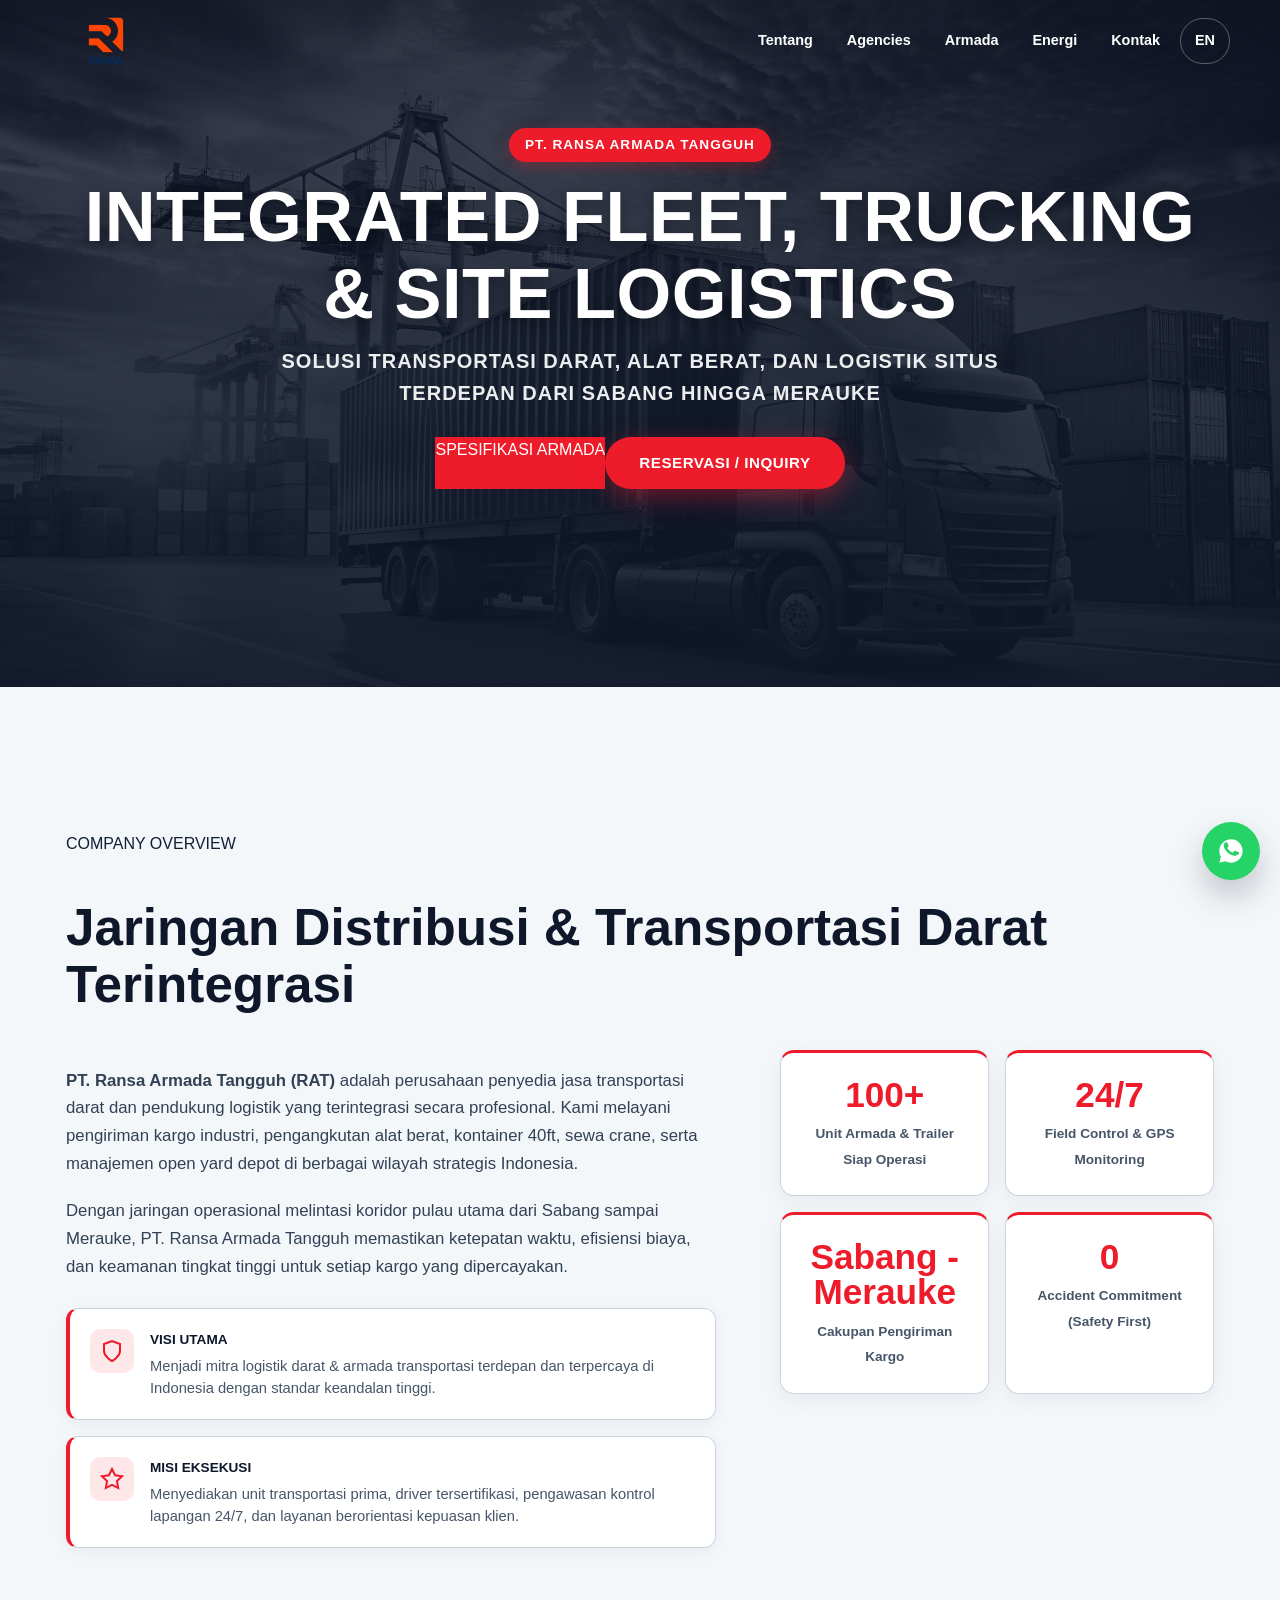
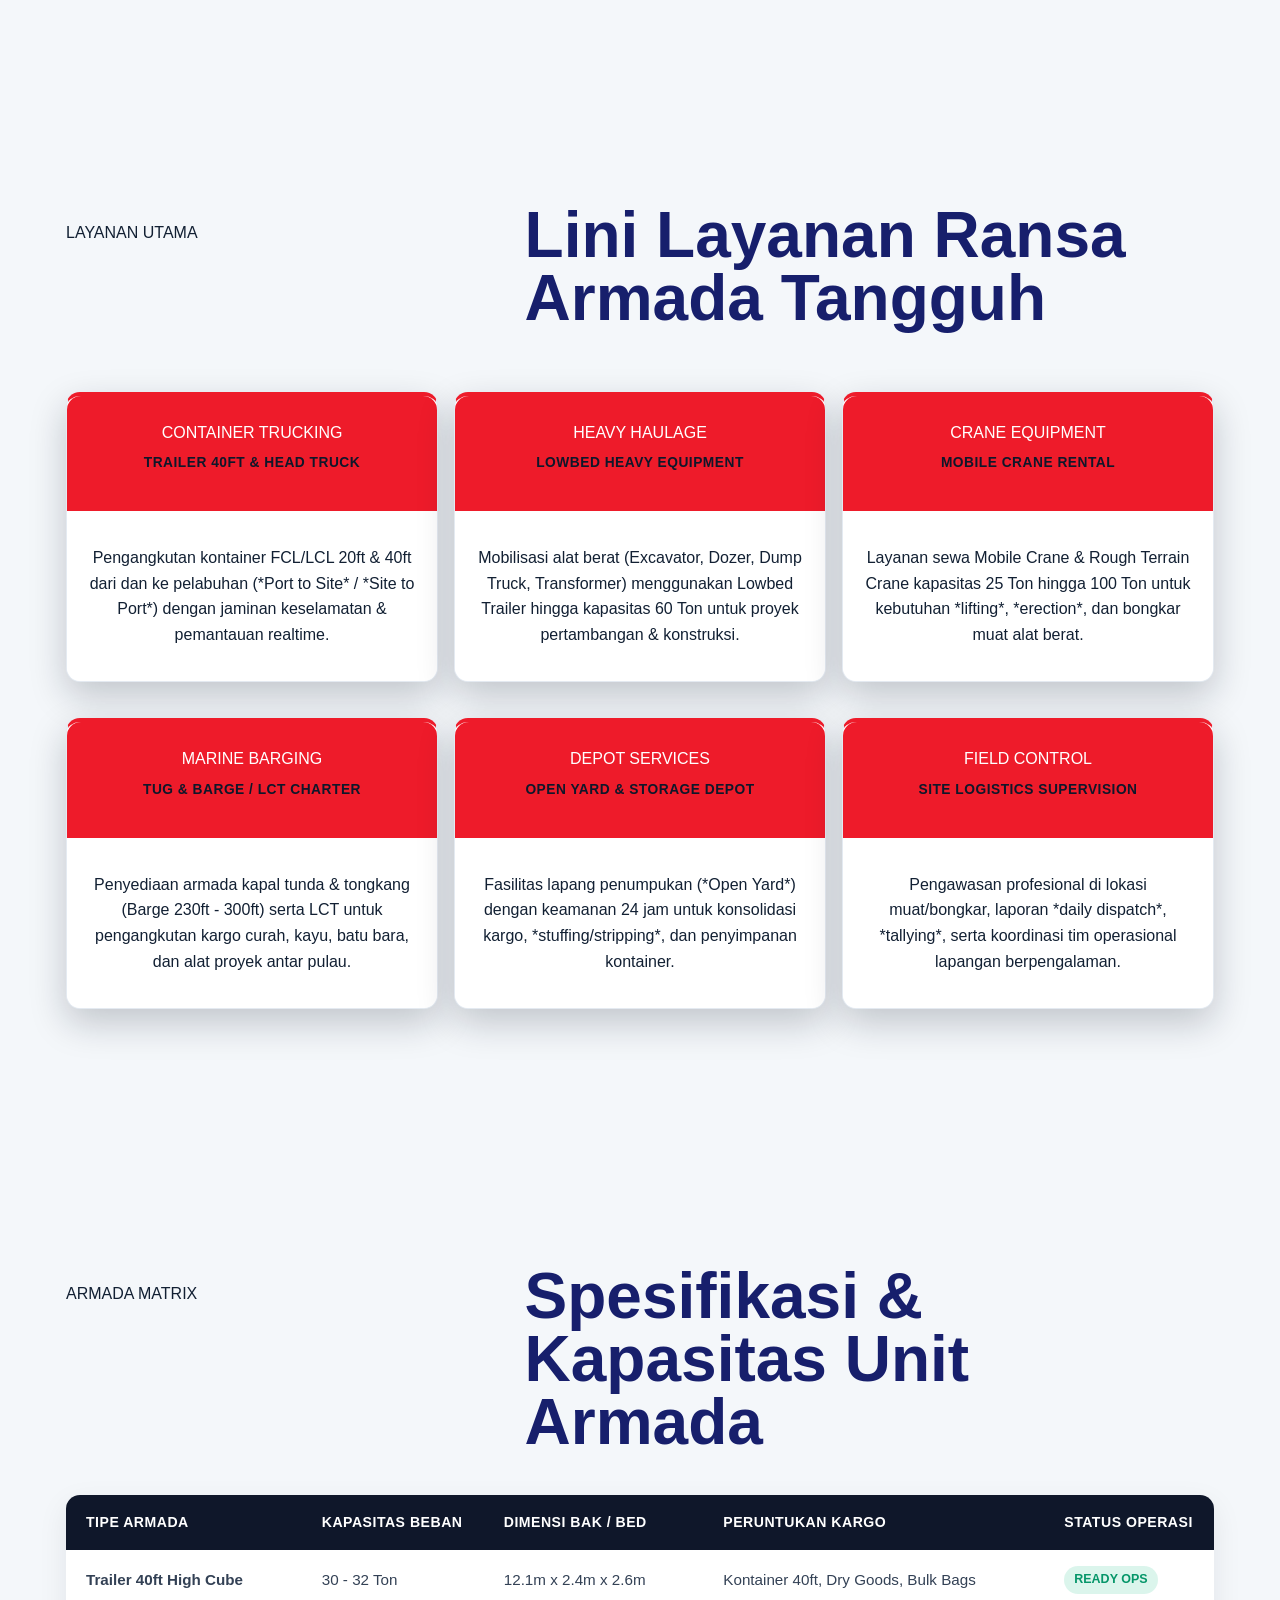
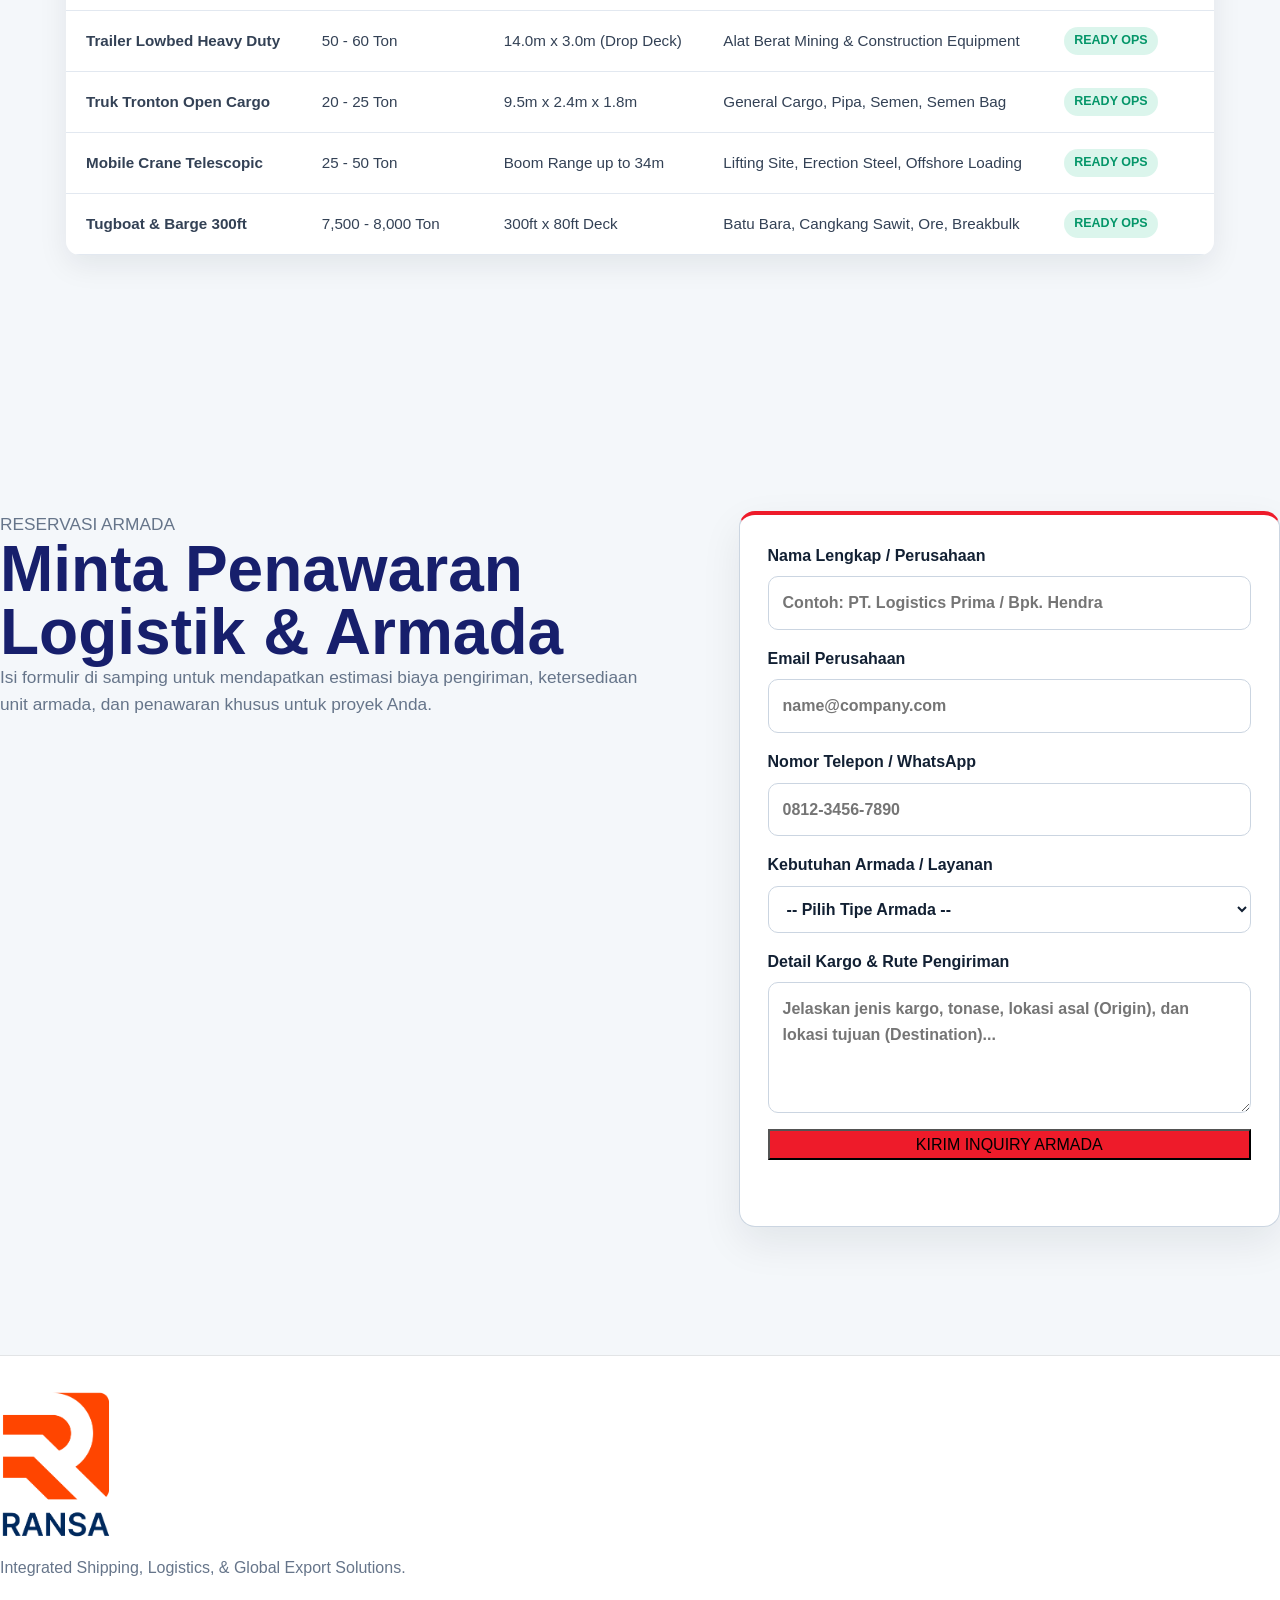
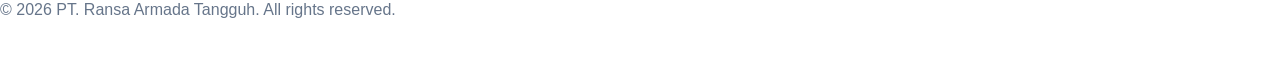
==== commit 07062c0e: "Align Vercel docs and navbar routes" ====
--- a/armada.html
+++ b/armada.html
@@ -16,7 +16,7 @@
     <!-- Site Header Navigation -->
     <header class="site-header" data-header>
       <nav class="nav-shell" aria-label="Navigasi utama">
-        <a class="brand" href="index.html" aria-label="Ransa Group Beranda">
+        <a class="brand" href="/" aria-label="Ransa Group Beranda">
           <img src="assets/images/ransa-logo-transparent.png" alt="Ransa Group">
         </a>
         <button class="nav-toggle" type="button" aria-expanded="false" aria-controls="primary-nav" data-nav-toggle>
@@ -25,11 +25,11 @@
           <span></span>
         </button>
         <div class="nav-links" id="primary-nav" data-nav-menu>
-          <a href="index.html#about">Tentang</a>
-          <a href="index.html#agencies">Agencies</a>
-          <a href="armada" class="is-active">Armada</a>
-          <a href="energi">Energi</a>
-          <a href="#contact">Kontak</a>
+          <a href="/#about">Tentang</a>
+          <a href="/#agencies">Agencies</a>
+          <a href="/armada" class="is-active">Armada</a>
+          <a href="/energi">Energi</a>
+          <a href="/#contact">Kontak</a>
           <button class="language-toggle" type="button" data-lang-toggle aria-label="Ganti bahasa">EN</button>
         </div>
       </nav>
@@ -249,7 +249,7 @@
           <p>Isi formulir di samping untuk mendapatkan estimasi biaya pengiriman, ketersediaan unit armada, dan penawaran khusus untuk proyek Anda.</p>
         </div>
 
-        <form class="inquiry-form" action="api/contact" method="POST">
+        <form class="inquiry-form" action="api/contact" method="POST" data-inquiry-form>
           <input type="hidden" name="division" value="Ransa Armada Tangguh">
           <label>
             Nama Lengkap / Perusahaan
@@ -279,6 +279,7 @@
             <textarea name="message" rows="4" required placeholder="Jelaskan jenis kargo, tonase, lokasi asal (Origin), dan lokasi tujuan (Destination)..."></textarea>
           </label>
           <button class="button button-red" type="submit">KIRIM INQUIRY ARMADA</button>
+          <p class="form-status" role="status" data-form-status></p>
         </form>
       </section>
 
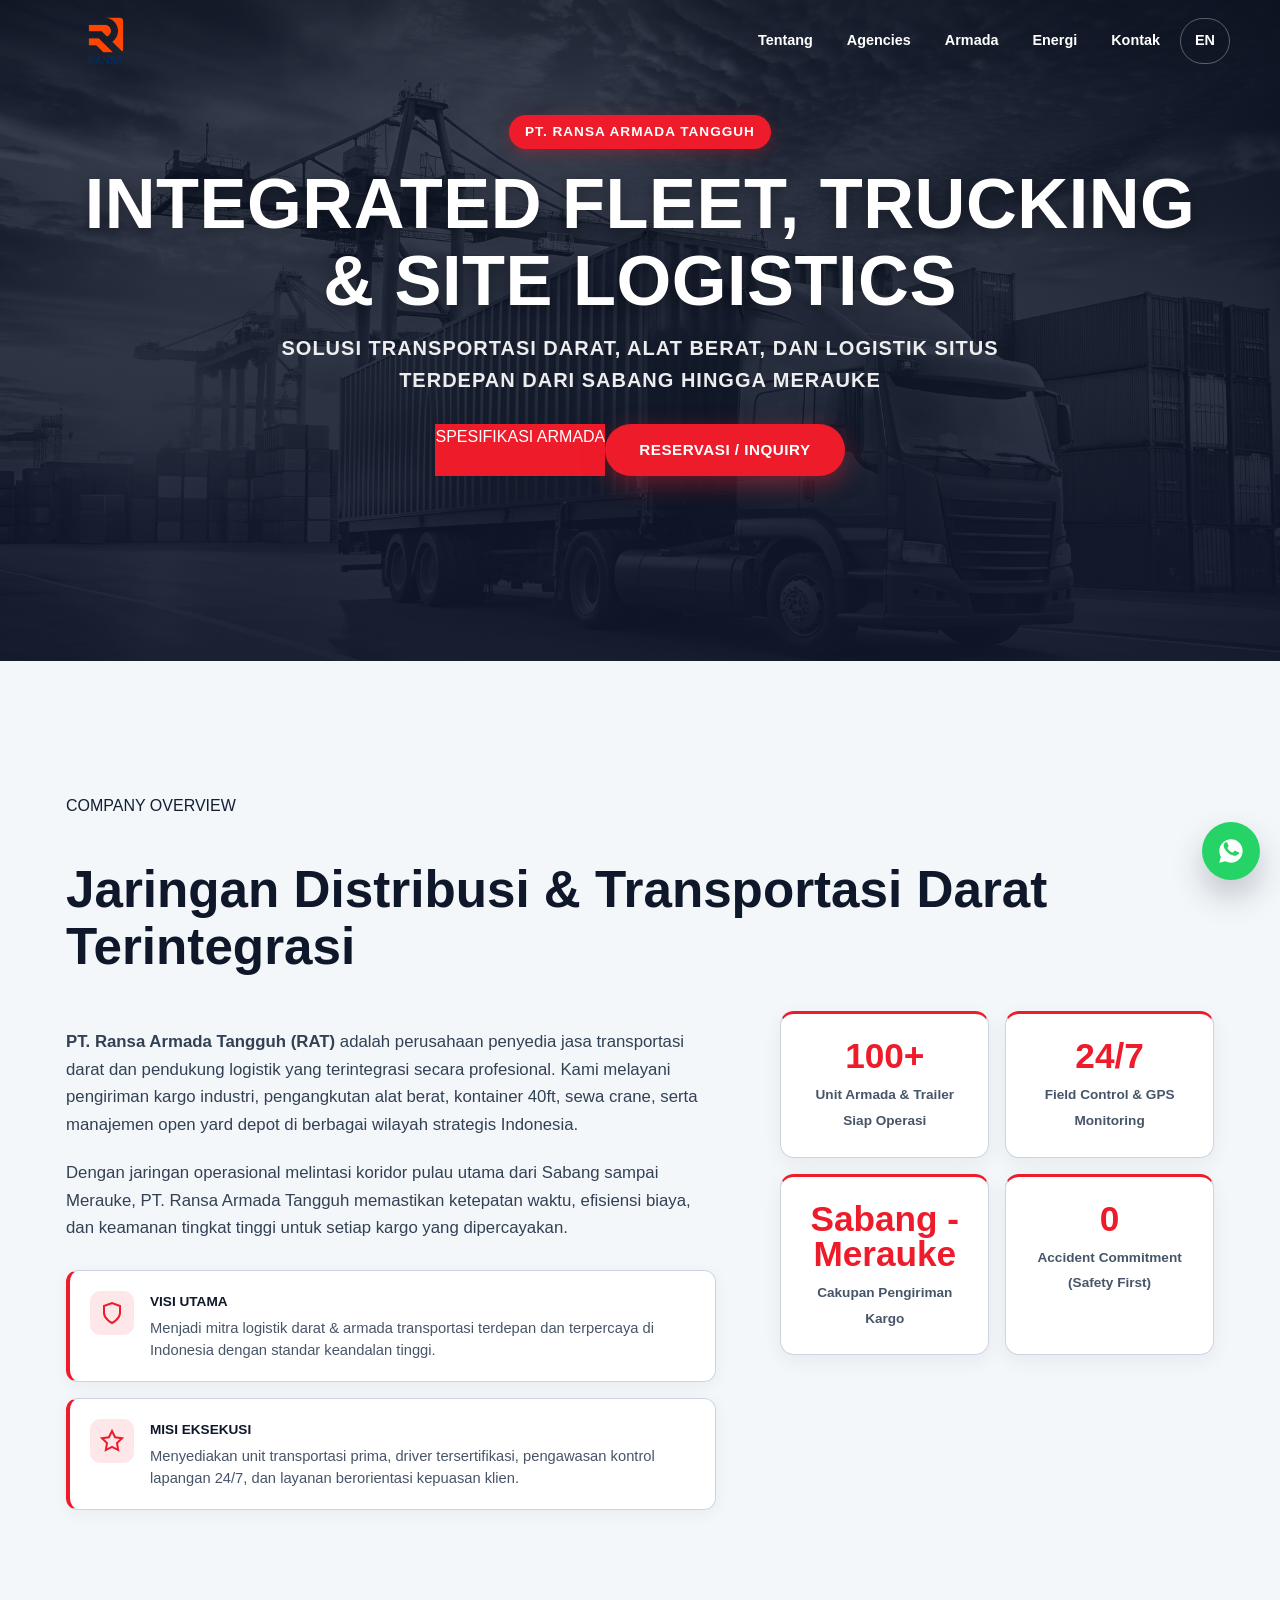
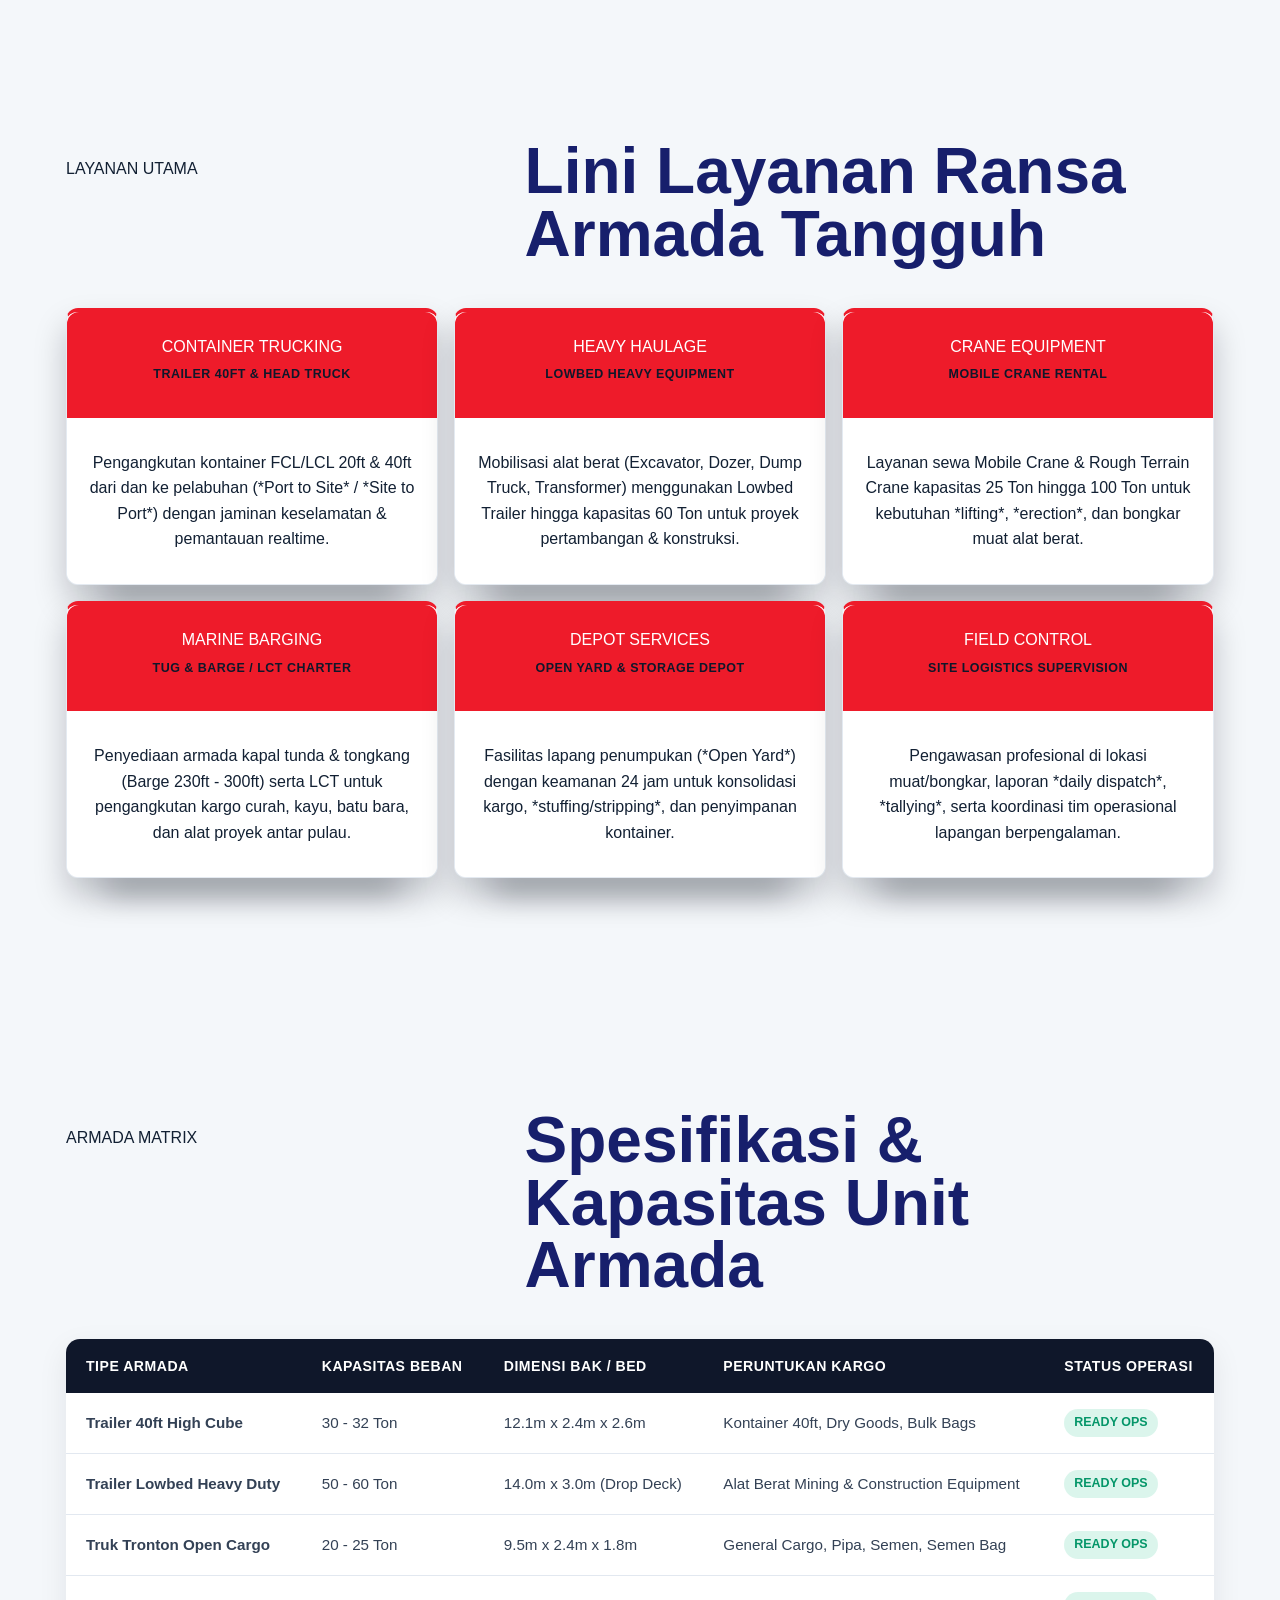
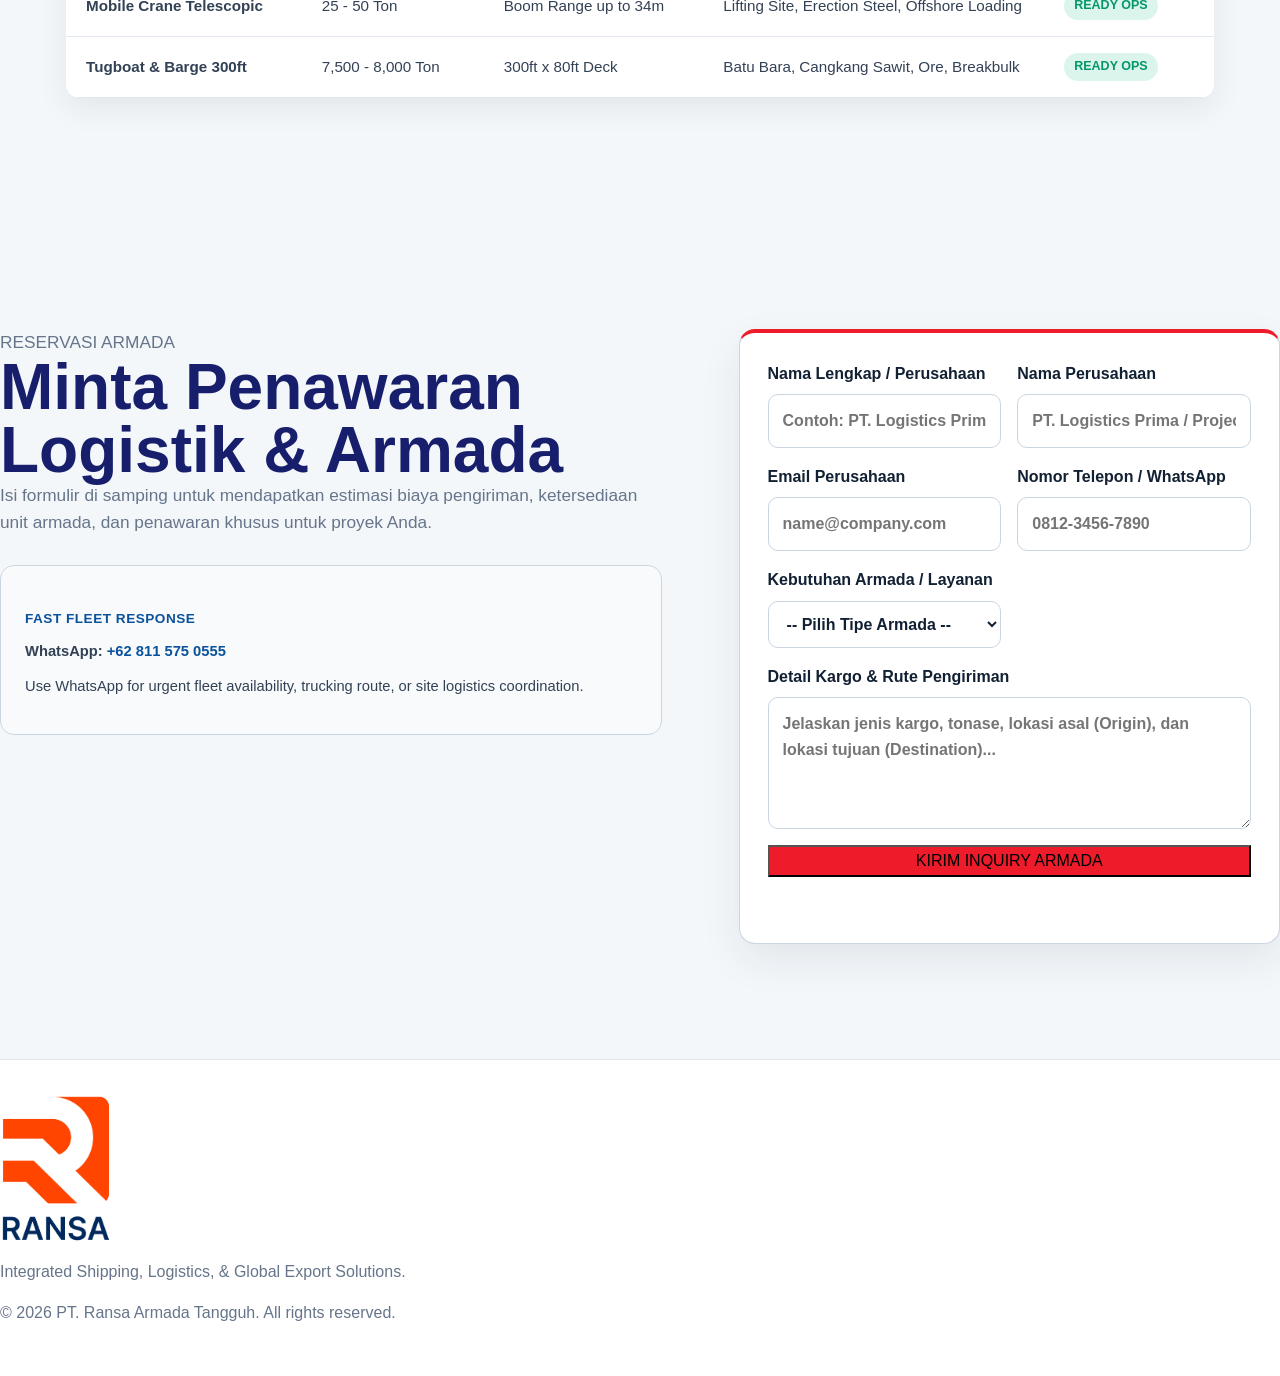
==== commit 0097d6bf: "Improve B2B trust signals and inquiry routing" ====
--- a/armada.html
+++ b/armada.html
@@ -247,6 +247,11 @@
           <p class="section-kicker">RESERVASI ARMADA</p>
           <h2>Minta Penawaran Logistik & Armada</h2>
           <p>Isi formulir di samping untuk mendapatkan estimasi biaya pengiriman, ketersediaan unit armada, dan penawaran khusus untuk proyek Anda.</p>
+          <div class="direct-contact-card">
+            <h4>FAST FLEET RESPONSE</h4>
+            <p><strong>WhatsApp:</strong> <a href="https://wa.me/628115750555" target="_blank" rel="noopener">+62 811 575 0555</a></p>
+            <p>Use WhatsApp for urgent fleet availability, trucking route, or site logistics coordination.</p>
+          </div>
         </div>
 
         <form class="inquiry-form" action="api/contact" method="POST" data-inquiry-form>
@@ -254,6 +259,10 @@
           <label>
             Nama Lengkap / Perusahaan
             <input type="text" name="name" required placeholder="Contoh: PT. Logistics Prima / Bpk. Hendra">
+          </label>
+          <label>
+            Nama Perusahaan
+            <input type="text" name="company" placeholder="PT. Logistics Prima / Project owner">
           </label>
           <label>
             Email Perusahaan
@@ -274,7 +283,7 @@
               <option value="Open Yard & Site Logistics">Open Yard & Management Site</option>
             </select>
           </label>
-          <label>
+          <label class="form-message-field">
             Detail Kargo & Rute Pengiriman
             <textarea name="message" rows="4" required placeholder="Jelaskan jenis kargo, tonase, lokasi asal (Origin), dan lokasi tujuan (Destination)..."></textarea>
           </label>
--- a/css/styles.css
+++ b/css/styles.css
@@ -193,6 +193,7 @@
   padding: 140px 0 80px;
   color: var(--white);
   background: #0A192F;
+  z-index: 5;
 }
 
 .hero-media {
@@ -294,21 +295,133 @@
   color: #FFFFFF;
 }
 
+.hero-logo-motion {
+  position: relative;
+  width: min(260px, 58vw);
+  margin: 26px auto 0;
+  padding: 22px 28px;
+  display: grid;
+  place-items: center;
+  border-radius: 999px;
+  isolation: isolate;
+  animation: logoFloat 5.6s ease-in-out infinite;
+}
+
+.hero-logo-motion::before {
+  content: "";
+  position: absolute;
+  inset: 9px;
+  z-index: -1;
+  border-radius: inherit;
+  background: rgba(255, 255, 255, 0.12);
+  border: 1px solid rgba(255, 255, 255, 0.24);
+  box-shadow: 0 22px 60px rgba(0, 0, 0, 0.22), 0 0 36px rgba(238, 27, 42, 0.18);
+  backdrop-filter: blur(14px);
+}
+
+.hero-logo-motion img {
+  width: 168px;
+  max-width: 100%;
+  height: auto;
+  filter: drop-shadow(0 12px 22px rgba(0, 0, 0, 0.24));
+  animation: logoReveal 900ms ease-out both;
+}
+
+.logo-orbit {
+  position: absolute;
+  inset: 0;
+  border-radius: 999px;
+  border: 1px solid rgba(255, 255, 255, 0.28);
+  border-left-color: rgba(238, 27, 42, 0.92);
+  border-right-color: rgba(45, 52, 144, 0.92);
+  transform-origin: center;
+}
+
+.logo-orbit-one {
+  animation: logoOrbit 9s linear infinite;
+}
+
+.logo-orbit-two {
+  inset: 7px;
+  opacity: 0.72;
+  animation: logoOrbit 12s linear infinite reverse;
+}
+
+.logo-scanline {
+  position: absolute;
+  left: 18%;
+  right: 18%;
+  bottom: 13px;
+  height: 2px;
+  overflow: hidden;
+  border-radius: 999px;
+  background: rgba(255, 255, 255, 0.16);
+}
+
+.logo-scanline::after {
+  content: "";
+  position: absolute;
+  inset: 0;
+  background: linear-gradient(90deg, transparent, #ffffff, var(--ransa-red), transparent);
+  animation: logoScan 2.4s ease-in-out infinite;
+}
+
+@keyframes logoFloat {
+  0%, 100% {
+    transform: translateY(0);
+  }
+  50% {
+    transform: translateY(-8px);
+  }
+}
+
+@keyframes logoReveal {
+  from {
+    opacity: 0;
+    transform: translateY(12px) scale(0.94);
+  }
+  to {
+    opacity: 1;
+    transform: translateY(0) scale(1);
+  }
+}
+
+@keyframes logoOrbit {
+  to {
+    transform: rotate(360deg);
+  }
+}
+
+@keyframes logoScan {
+  0% {
+    transform: translateX(-120%);
+  }
+  55%, 100% {
+    transform: translateX(120%);
+  }
+}
+
 .hero-cards-wrapper {
   position: relative;
-  z-index: 3;
-  width: min(1180px, calc(100% - 64px));
-  margin: 140px auto 0 auto;
+  z-index: 8;
+  width: min(1080px, calc(100% - 80px));
+  margin: 110px auto 0 auto;
+  transform: translateY(-30px);
+  perspective: 1200px;
 }
 
 .hero-cards-grid {
   display: grid;
   grid-template-columns: repeat(3, 1fr);
-  gap: 20px;
+  gap: 18px;
   align-items: stretch;
 }
 
 @media (max-width: 992px) {
+  .hero-cards-wrapper {
+    width: min(760px, calc(100% - 40px));
+  }
+
   .hero-cards-grid {
     grid-template-columns: 1fr;
     gap: 40px;
@@ -324,12 +437,42 @@
   display: flex;
   flex-direction: column;
   background: #FFFFFF;
-  border-radius: 14px;
+  border-radius: 12px;
   border: 1px solid rgba(226, 232, 240, 0.9);
-  box-shadow: 0 14px 36px rgba(15, 23, 42, 0.22);
+  box-shadow: 0 18px 32px rgba(2, 8, 23, 0.22), 0 2px 0 rgba(255, 255, 255, 0.68) inset;
   overflow: visible;
-  transition: transform 320ms cubic-bezier(0.25, 0.8, 0.25, 1), box-shadow 320ms cubic-bezier(0.25, 0.8, 0.25, 1), border-color 320ms ease;
-  margin-top: 20px;
+  cursor: pointer;
+  transform: translateZ(0) rotateX(0) rotateY(0);
+  transform-style: preserve-3d;
+  transition: transform 420ms cubic-bezier(0.16, 1, 0.3, 1), box-shadow 420ms cubic-bezier(0.16, 1, 0.3, 1), border-color 320ms ease;
+  min-height: 248px;
+  height: 100%;
+}
+
+.division-card::before {
+  content: "";
+  position: absolute;
+  inset: 0;
+  z-index: 2;
+  pointer-events: none;
+  border-radius: inherit;
+  background: linear-gradient(120deg, transparent 18%, rgba(255, 255, 255, 0.52) 42%, transparent 62%);
+  opacity: 0;
+  transform: translateX(-28%);
+  transition: opacity 320ms ease, transform 620ms ease;
+}
+
+.division-card::after {
+  content: "";
+  position: absolute;
+  inset: auto 10% -16px;
+  height: 18px;
+  z-index: -1;
+  border-radius: 999px;
+  background: rgba(2, 8, 23, 0.32);
+  filter: blur(14px);
+  transform: translateZ(-1px);
+  transition: opacity 320ms ease, transform 420ms ease;
 }
 
 .card-red {
@@ -345,30 +488,40 @@
 }
 
 .card-red:hover {
-  transform: translateY(-8px) scale(1.015);
-  box-shadow: 0 24px 52px rgba(238, 27, 42, 0.3);
+  transform: translateY(-12px) rotateX(4deg) rotateY(-3deg) scale(1.012);
+  box-shadow: 0 30px 62px rgba(238, 27, 42, 0.32), 0 8px 18px rgba(2, 8, 23, 0.2);
   border-color: rgba(238, 27, 42, 0.5);
 }
 
 .card-white:hover {
-  transform: translateY(-8px) scale(1.015);
-  box-shadow: 0 24px 52px rgba(15, 23, 42, 0.32);
+  transform: translateY(-12px) rotateX(4deg) scale(1.012);
+  box-shadow: 0 30px 62px rgba(15, 23, 42, 0.34), 0 8px 18px rgba(2, 8, 23, 0.2);
   border-color: rgba(15, 23, 42, 0.5);
 }
 
 .card-blue:hover {
-  transform: translateY(-8px) scale(1.015);
-  box-shadow: 0 24px 52px rgba(11, 82, 156, 0.32);
+  transform: translateY(-12px) rotateX(4deg) rotateY(3deg) scale(1.012);
+  box-shadow: 0 30px 62px rgba(11, 82, 156, 0.34), 0 8px 18px rgba(2, 8, 23, 0.2);
   border-color: rgba(11, 82, 156, 0.5);
 }
 
+.division-card:hover::before {
+  opacity: 1;
+  transform: translateX(26%);
+}
+
+.division-card:hover::after {
+  opacity: 0.82;
+  transform: translateY(6px) scaleX(0.92);
+}
+
 .card-badge {
   position: absolute;
-  top: -22px;
+  top: -20px;
   left: 50%;
   transform: translateX(-50%);
-  width: 44px;
-  height: 44px;
+  width: 42px;
+  height: 42px;
   border-radius: 50%;
   background: #FFFFFF;
   display: flex;
@@ -379,8 +532,8 @@
 }
 
 .card-badge svg {
-  width: 22px;
-  height: 22px;
+  width: 21px;
+  height: 21px;
 }
 
 .card-red .card-badge {
@@ -399,14 +552,14 @@
 }
 
 .card-header-banner {
-  padding: 24px 14px 14px 14px;
-  min-height: 82px;
+  padding: 22px 12px 12px 12px;
+  min-height: 72px;
   display: flex;
   flex-direction: column;
   align-items: center;
   justify-content: center;
-  border-top-left-radius: 14px;
-  border-top-right-radius: 14px;
+  border-top-left-radius: 12px;
+  border-top-right-radius: 12px;
   text-align: center;
   box-sizing: border-box;
 }
@@ -429,7 +582,7 @@
 
 .card-header-banner h2 {
   margin: 0;
-  font-size: 1.1rem;
+  font-size: 0.98rem;
   font-weight: 800;
   line-height: 1.15;
   letter-spacing: 0.5px;
@@ -437,7 +590,7 @@
 }
 
 .card-header-banner h2 small {
-  font-size: 0.88rem;
+  font-size: 0.78rem;
   font-weight: 700;
   opacity: 0.95;
 }
@@ -447,18 +600,18 @@
   display: flex;
   flex-direction: column;
   justify-content: space-between;
-  padding: 18px 14px 18px 14px;
+  padding: 16px 14px 16px 14px;
   text-align: center;
   background: #FFFFFF;
-  border-bottom-left-radius: 14px;
-  border-bottom-right-radius: 14px;
-  min-height: 120px;
+  border-bottom-left-radius: 12px;
+  border-bottom-right-radius: 12px;
+  min-height: 112px;
   box-sizing: border-box;
 }
 
 .card-body-title {
-  margin: 0 0 16px 0;
-  font-size: 0.86rem;
+  margin: 0 0 14px 0;
+  font-size: 0.78rem;
   font-weight: 800;
   color: #0F172A;
   letter-spacing: 0.5px;
@@ -484,9 +637,9 @@
   justify-content: center;
   width: fit-content;
   margin: 0 auto;
-  padding: 9px 22px;
+  padding: 8px 19px;
   border-radius: 999px;
-  font-size: 0.78rem;
+  font-size: 0.74rem;
   font-weight: 800;
   letter-spacing: 0.5px;
   color: #FFFFFF;
@@ -537,10 +690,76 @@
 
 section:not(.hero) {
   position: relative;
-  padding: clamp(72px, 10vw, 132px) 0;
+  z-index: 1;
+  padding: clamp(76px, 9vw, 120px) 0;
+}
+
+.proof-bar {
+  padding: 34px 0 54px !important;
+  background: #FFFFFF;
+}
+
+.proof-grid {
+  width: min(1180px, calc(100% - 64px));
+  margin: 0 auto;
+  display: grid;
+  grid-template-columns: repeat(4, 1fr);
+  gap: 14px;
+}
+
+.proof-grid article {
+  position: relative;
+  min-height: 170px;
+  padding: 22px;
+  border: 1px solid #CBD5E1;
+  border-top: 4px solid var(--ransa-red);
+  border-radius: 14px;
+  background: linear-gradient(180deg, #FFFFFF 0%, #F8FAFC 100%);
+  box-shadow: 0 12px 30px rgba(15, 23, 42, 0.08);
+  overflow: hidden;
+}
+
+.proof-grid article:nth-child(even) {
+  border-top-color: var(--ransa-blue);
+}
+
+.proof-grid article::after {
+  content: "";
+  position: absolute;
+  right: -32px;
+  bottom: -32px;
+  width: 104px;
+  height: 104px;
+  border: 14px solid rgba(45, 52, 144, 0.07);
+  transform: rotate(45deg);
+}
+
+.proof-grid span {
+  display: block;
+  color: var(--ransa-red);
+  font-size: 0.78rem;
+  font-weight: 900;
+  text-transform: uppercase;
+}
+
+.proof-grid strong {
+  display: block;
+  margin-top: 28px;
+  color: var(--ransa-dark);
+  font-size: 1.16rem;
+  line-height: 1.15;
+}
+
+.proof-grid p {
+  margin: 10px 0 0;
+  color: var(--muted);
+  font-size: 0.92rem;
+  line-height: 1.55;
 }
 
 .capabilities {
+  position: relative;
+  z-index: 1;
   padding: 40px 0 60px 0;
   background: var(--white);
 }
@@ -1615,6 +1834,7 @@
 
 .inquiry-form {
   display: grid;
+  grid-template-columns: repeat(2, minmax(0, 1fr));
   gap: 16px;
   padding: 28px;
   background: #FFFFFF;
@@ -1622,6 +1842,12 @@
   border-top: 4px solid var(--ransa-red);
   border-radius: 16px;
   box-shadow: 0 16px 40px rgba(15, 23, 42, 0.08);
+}
+
+.inquiry-form .form-message-field,
+.inquiry-form button,
+.inquiry-form .form-status {
+  grid-column: 1 / -1;
 }
 
 .inquiry-form label {
@@ -1652,6 +1878,7 @@
 }
 
 .inquiry-form textarea {
+  min-height: 132px;
   resize: vertical;
 }
 
@@ -1747,6 +1974,7 @@
   .section-heading,
   .company-grid,
   .contact,
+  .proof-grid,
   .capability-strip,
   .ops-layout,
   .service-grid,
@@ -1779,6 +2007,10 @@
     position: static;
   }
 
+  .inquiry-form {
+    grid-template-columns: 1fr;
+  }
+
   .rak-photo-frame,
   .rak-photo-frame img {
     min-height: 420px;
@@ -1800,6 +2032,18 @@
 
   .button {
     width: 100%;
+  }
+
+  section:not(.hero) {
+    padding: 64px 0;
+  }
+
+  .proof-bar {
+    padding: 28px 0 42px !important;
+  }
+
+  .proof-grid {
+    width: min(100% - 32px, 460px);
   }
 
   .vision-mission article {
@@ -2307,6 +2551,7 @@
   *::before,
   *::after {
     animation-duration: 0.001ms !important;
+    animation-iteration-count: 1 !important;
     scroll-behavior: auto !important;
     transition-duration: 0.001ms !important;
   }
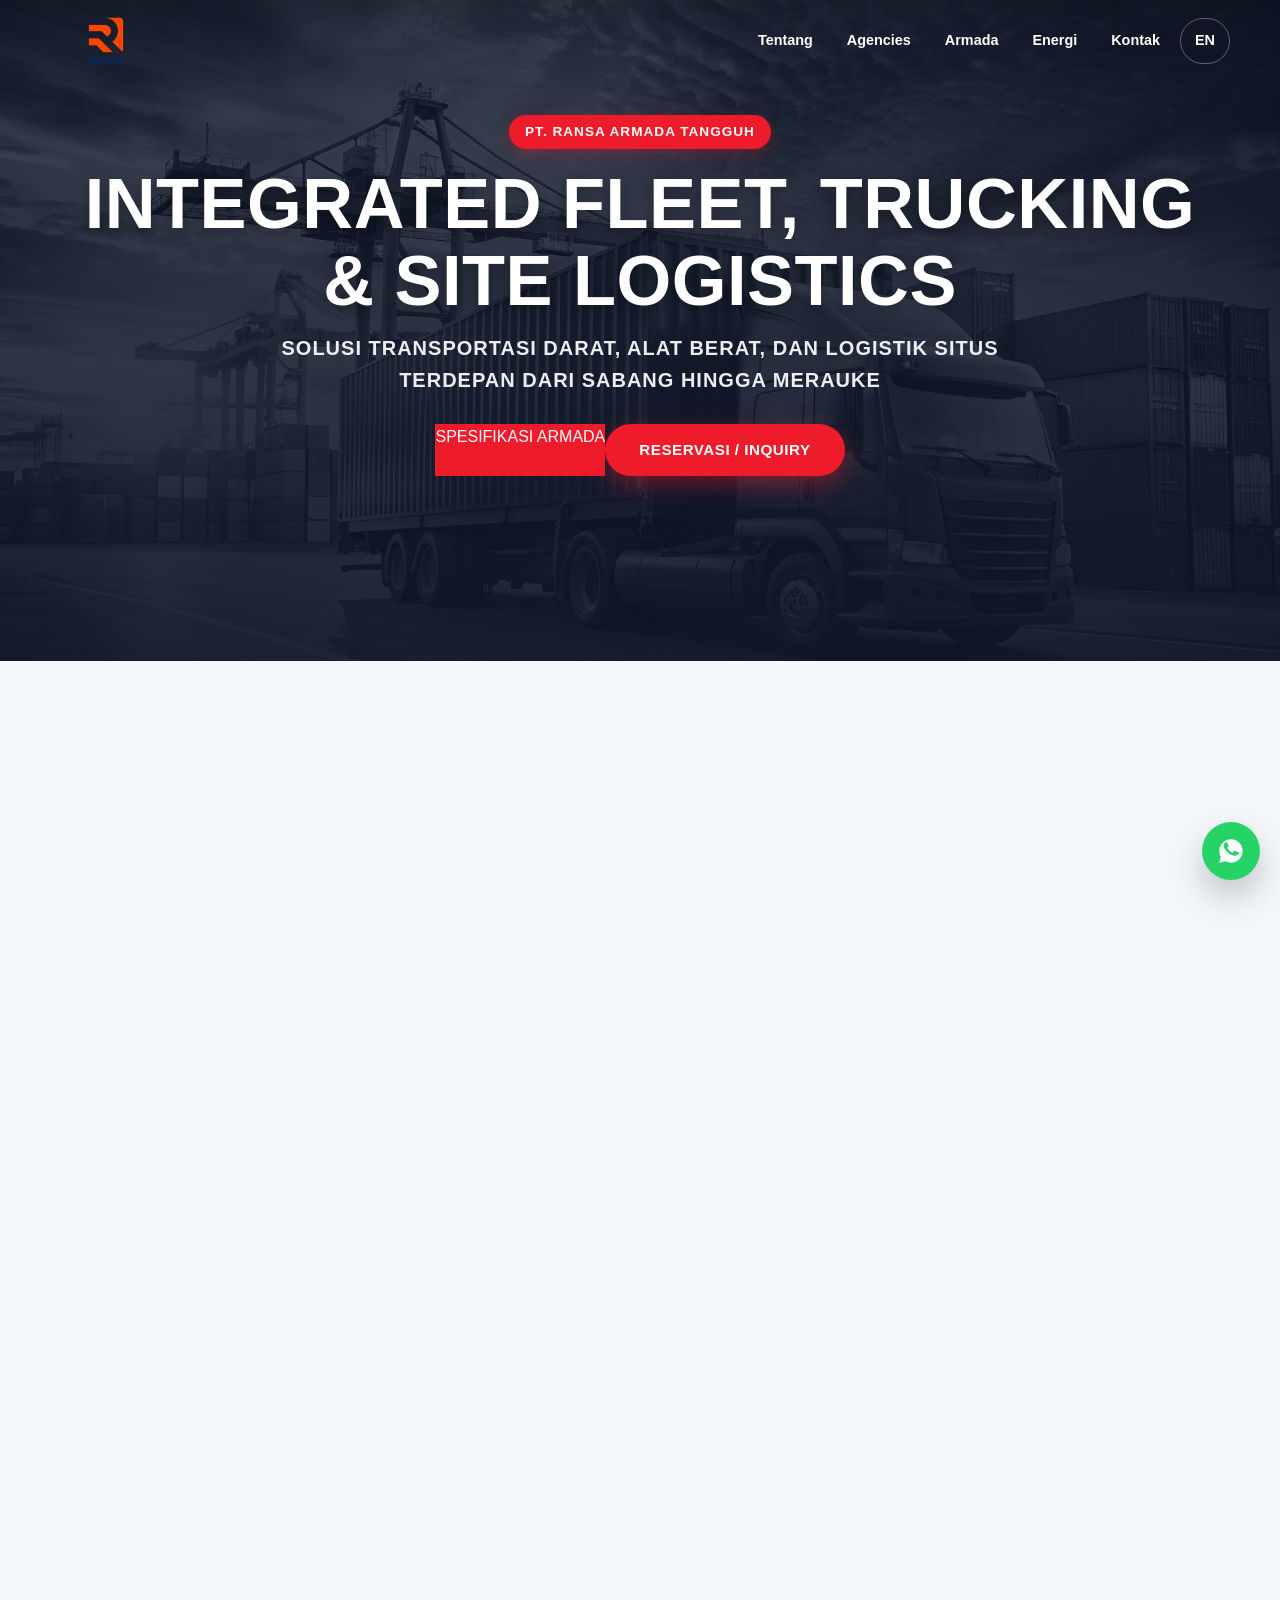
==== commit 843cef60: "Update: bilingual support for armada and energi, add kratom to catalog, update form submission to ro" ====
--- a/armada.html
+++ b/armada.html
@@ -43,12 +43,12 @@
         <div class="armada-hero-overlay"></div>
         
         <div class="hero-top-container">
-          <span class="subpage-badge">PT. RANSA ARMADA TANGGUH</span>
-          <h1 class="hero-main-title">INTEGRATED FLEET, TRUCKING & SITE LOGISTICS</h1>
-          <p class="hero-main-subtitle">SOLUSI TRANSPORTASI DARAT, ALAT BERAT, DAN LOGISTIK SITUS TERDEPAN DARI SABANG HINGGA MERAUKE</p>
+          <span class="subpage-badge" data-i18n="armadaHeroBadge">PT. RANSA ARMADA TANGGUH</span>
+          <h1 class="hero-main-title" data-i18n="armadaHeroTitle">INTEGRATED FLEET, TRUCKING & SITE LOGISTICS</h1>
+          <p class="hero-main-subtitle" data-i18n="armadaHeroSub">SOLUSI TRANSPORTASI DARAT, ALAT BERAT, DAN LOGISTIK SITUS TERDEPAN DARI SABANG HINGGA MERAUKE</p>
           <div class="hero-cta-wrapper">
-            <a class="button button-red" href="#armada-fleet-matrix">SPESIFIKASI ARMADA</a>
-            <a class="button button-explore-divisions" href="#armada-inquiry">RESERVASI / INQUIRY</a>
+            <a class="button button-red" href="#armada-fleet-matrix" data-i18n="armadaBtnSpec">SPESIFIKASI ARMADA</a>
+            <a class="button button-explore-divisions" href="#armada-inquiry" data-i18n="armadaBtnInquiry">RESERVASI / INQUIRY</a>
           </div>
         </div>
       </section>
@@ -56,13 +56,13 @@
       <!-- Company Profile Overview -->
       <section class="armada-about band section-observe" id="armada-about">
         <div class="intro-container">
-          <p class="section-kicker">COMPANY OVERVIEW</p>
-          <h2 class="subpage-title">Jaringan Distribusi & Transportasi Darat Terintegrasi</h2>
+          <p class="section-kicker" data-i18n="armadaAboutKicker">COMPANY OVERVIEW</p>
+          <h2 class="subpage-title" data-i18n="armadaAboutTitle">Jaringan Distribusi & Transportasi Darat Terintegrasi</h2>
           
           <div class="armada-grid-2col">
             <div class="armada-about-copy">
-              <p><strong>PT. Ransa Armada Tangguh (RAT)</strong> adalah perusahaan penyedia jasa transportasi darat dan pendukung logistik yang terintegrasi secara profesional. Kami melayani pengiriman kargo industri, pengangkutan alat berat, kontainer 40ft, sewa crane, serta manajemen open yard depot di berbagai wilayah strategis Indonesia.</p>
-              <p>Dengan jaringan operasional melintasi koridor pulau utama dari Sabang sampai Merauke, PT. Ransa Armada Tangguh memastikan ketepatan waktu, efisiensi biaya, dan keamanan tingkat tinggi untuk setiap kargo yang dipercayakan.</p>
+              <p data-i18n="armadaAboutP1"><strong>PT. Ransa Armada Tangguh (RAT)</strong> adalah perusahaan penyedia jasa transportasi darat dan pendukung logistik yang terintegrasi secara profesional. Kami melayani pengiriman kargo industri, pengangkutan alat berat, kontainer 40ft, sewa crane, serta manajemen open yard depot di berbagai wilayah strategis Indonesia.</p>
+              <p data-i18n="armadaAboutP2">Dengan jaringan operasional melintasi koridor pulau utama dari Sabang sampai Merauke, PT. Ransa Armada Tangguh memastikan ketepatan waktu, efisiensi biaya, dan keamanan tingkat tinggi untuk setiap kargo yang dipercayakan.</p>
               
               <div class="vision-mission-cards">
                 <article class="vm-card">
@@ -70,8 +70,8 @@
                     <svg viewBox="0 0 24 24" width="24" height="24" fill="none" stroke="currentColor" stroke-width="2"><path d="M12 22s8-4 8-10V5l-8-3-8 3v7c0 6 8 10 8 10z"/></svg>
                   </div>
                   <div>
-                    <strong>VISI UTAMA</strong>
-                    <p>Menjadi mitra logistik darat & armada transportasi terdepan dan terpercaya di Indonesia dengan standar keandalan tinggi.</p>
+                    <strong data-i18n="armadaVisTitle">VISI UTAMA</strong>
+                    <p data-i18n="armadaVisDesc">Menjadi mitra logistik darat & armada transportasi terdepan dan terpercaya di Indonesia dengan standar keandalan tinggi.</p>
                   </div>
                 </article>
                 <article class="vm-card">
@@ -79,8 +79,8 @@
                     <svg viewBox="0 0 24 24" width="24" height="24" fill="none" stroke="currentColor" stroke-width="2"><polygon points="12 2 15.09 8.26 22 9.27 17 14.14 18.18 21.02 12 17.77 5.82 21.02 7 14.14 2 9.27 8.91 8.26 12 2"/></svg>
                   </div>
                   <div>
-                    <strong>MISI EKSEKUSI</strong>
-                    <p>Menyediakan unit transportasi prima, driver tersertifikasi, pengawasan kontrol lapangan 24/7, dan layanan berorientasi kepuasan klien.</p>
+                    <strong data-i18n="armadaMisTitle">MISI EKSEKUSI</strong>
+                    <p data-i18n="armadaMisDesc">Menyediakan unit transportasi prima, driver tersertifikasi, pengawasan kontrol lapangan 24/7, dan layanan berorientasi kepuasan klien.</p>
                   </div>
                 </article>
               </div>
@@ -112,8 +112,8 @@
       <section class="armada-services band section-observe" id="armada-services">
         <div class="intro-container">
           <div class="section-heading">
-            <p class="section-kicker">LAYANAN UTAMA</p>
-            <h2>Lini Layanan Ransa Armada Tangguh</h2>
+            <p class="section-kicker" data-i18n="armadaSvcKicker">LAYANAN UTAMA</p>
+            <h2 data-i18n="armadaSvcTitle">Lini Layanan Ransa Armada Tangguh</h2>
           </div>
 
           <div class="company-grid">
--- a/css/styles.css
+++ b/css/styles.css
@@ -694,67 +694,54 @@
   padding: clamp(76px, 9vw, 120px) 0;
 }
 
+.section-kicker {
+  display: inline-flex;
+  align-items: center;
+  gap: 12px;
+  width: fit-content;
+  margin: 0;
+  padding: 12px 22px 12px 20px;
+  border-left: 6px solid var(--ransa-red);
+  border-radius: 0 999px 999px 0;
+  background: linear-gradient(90deg, rgba(238, 27, 42, 0.14), rgba(238, 27, 42, 0.04));
+  color: var(--navy);
+  font-size: clamp(1.45rem, 2.6vw, 2.65rem);
+  font-weight: 900;
+  line-height: 1;
+  letter-spacing: -0.045em;
+  text-transform: none;
+  box-shadow: 0 14px 34px rgba(15, 23, 42, 0.08);
+  transition: transform 360ms cubic-bezier(0.16, 1, 0.3, 1), background 360ms ease, color 260ms ease, box-shadow 360ms ease;
+}
+
+.section-kicker::before {
+  content: "";
+  width: 9px;
+  height: 9px;
+  border-radius: 50%;
+  background: currentColor;
+  box-shadow: 0 0 0 6px rgba(238, 27, 42, 0.12);
+}
+
 .proof-bar {
-  padding: 34px 0 54px !important;
+  padding: clamp(42px, 6vw, 74px) 0 !important;
   background: #FFFFFF;
 }
 
-.proof-grid {
+.proof-heading {
   width: min(1180px, calc(100% - 64px));
   margin: 0 auto;
-  display: grid;
-  grid-template-columns: repeat(4, 1fr);
-  gap: 14px;
-}
-
-.proof-grid article {
-  position: relative;
-  min-height: 170px;
-  padding: 22px;
-  border: 1px solid #CBD5E1;
-  border-top: 4px solid var(--ransa-red);
-  border-radius: 14px;
-  background: linear-gradient(180deg, #FFFFFF 0%, #F8FAFC 100%);
-  box-shadow: 0 12px 30px rgba(15, 23, 42, 0.08);
-  overflow: hidden;
-}
-
-.proof-grid article:nth-child(even) {
-  border-top-color: var(--ransa-blue);
-}
-
-.proof-grid article::after {
-  content: "";
-  position: absolute;
-  right: -32px;
-  bottom: -32px;
-  width: 104px;
-  height: 104px;
-  border: 14px solid rgba(45, 52, 144, 0.07);
-  transform: rotate(45deg);
-}
-
-.proof-grid span {
-  display: block;
-  color: var(--ransa-red);
-  font-size: 0.78rem;
+  padding-left: clamp(0px, 1.6vw, 24px);
+}
+
+.proof-heading h2 {
+  margin: 0;
+  color: var(--navy);
+  font-size: clamp(2.35rem, 6vw, 6.4rem);
   font-weight: 900;
+  line-height: 0.92;
+  letter-spacing: -0.07em;
   text-transform: uppercase;
-}
-
-.proof-grid strong {
-  display: block;
-  margin-top: 28px;
-  color: var(--ransa-dark);
-  font-size: 1.16rem;
-  line-height: 1.15;
-}
-
-.proof-grid p {
-  margin: 10px 0 0;
-  color: var(--muted);
-  font-size: 0.92rem;
-  line-height: 1.55;
 }
 
 .capabilities {
@@ -1279,10 +1266,12 @@
 }
 
 .section-heading {
+  width: min(1180px, calc(100% - 64px));
+  margin: 0 auto 42px;
   display: grid;
   grid-template-columns: minmax(0, 0.38fr) minmax(0, 0.62fr);
   gap: 36px;
-  margin-bottom: 42px;
+  align-items: start;
 }
 
 .company-grid {
@@ -1598,6 +1587,114 @@
 .service-grid p {
   margin: 10px 0 0;
   color: var(--muted);
+}
+
+.port-coverage {
+  background: #FFFFFF;
+}
+
+.port-coverage-grid {
+  width: min(1180px, calc(100% - 64px));
+  margin: 0 auto;
+  display: grid;
+  grid-template-columns: repeat(2, minmax(0, 1fr));
+  gap: 20px;
+}
+
+.port-coverage-card {
+  position: relative;
+  overflow: hidden;
+  min-height: 430px;
+  display: grid;
+  grid-template-rows: minmax(230px, 1fr) auto;
+  border: 1px solid #CBD5E1;
+  border-radius: 16px;
+  background: #FFFFFF;
+  box-shadow: 0 18px 42px rgba(15, 23, 42, 0.12);
+  transition: transform 360ms cubic-bezier(0.16, 1, 0.3, 1), box-shadow 360ms ease, border-color 260ms ease;
+}
+
+.port-coverage-card::after {
+  content: "";
+  position: absolute;
+  right: -46px;
+  bottom: -46px;
+  width: 150px;
+  height: 150px;
+  border: 18px solid rgba(45, 52, 144, 0.07);
+  transform: rotate(45deg);
+  pointer-events: none;
+}
+
+.port-coverage-card:hover {
+  transform: translateY(-8px);
+  border-color: rgba(238, 27, 42, 0.38);
+  box-shadow: 0 28px 62px rgba(15, 23, 42, 0.18);
+}
+
+.port-coverage-media {
+  position: relative;
+  overflow: hidden;
+  background: #E2E8F0;
+}
+
+.port-coverage-media::after {
+  content: "";
+  position: absolute;
+  inset: 0;
+  background: linear-gradient(180deg, transparent 40%, rgba(10, 25, 47, 0.38) 100%);
+}
+
+.port-coverage-media img {
+  width: 100%;
+  height: 100%;
+  min-height: 260px;
+  object-fit: cover;
+  display: block;
+  transition: transform 520ms cubic-bezier(0.16, 1, 0.3, 1), filter 520ms ease;
+}
+
+.port-coverage-card:hover .port-coverage-media img {
+  transform: scale(1.045);
+  filter: contrast(1.04) saturate(1.04);
+}
+
+.port-coverage-copy {
+  position: relative;
+  z-index: 1;
+  padding: 26px;
+}
+
+.port-coverage-copy span {
+  display: inline-flex;
+  align-items: center;
+  min-height: 28px;
+  padding: 5px 10px;
+  border-radius: 999px;
+  background: rgba(238, 27, 42, 0.09);
+  color: var(--ransa-red);
+  font-size: 0.78rem;
+  font-weight: 900;
+  text-transform: uppercase;
+}
+
+.port-coverage-card:nth-child(2) .port-coverage-copy span {
+  background: rgba(11, 82, 156, 0.1);
+  color: var(--ransa-blue);
+}
+
+.port-coverage-copy h3 {
+  margin: 18px 0 10px;
+  color: var(--ransa-dark);
+  font-size: clamp(1.7rem, 3vw, 2.5rem);
+  line-height: 1;
+}
+
+.port-coverage-copy p {
+  margin: 0;
+  color: var(--muted);
+  font-size: 1rem;
+  line-height: 1.65;
 }
 
 .service-grid {
@@ -1930,9 +2027,35 @@
   transition: opacity 800ms ease, transform 800ms ease;
 }
 
+main > section:not(.hero) {
+  content-visibility: auto;
+  contain-intrinsic-size: 720px;
+}
+
+.hero-top-container,
+.ocean-layer,
+.animated-truck-wrapper,
+.animated-vessel-wrapper,
+.rak-photo-frame img,
+.rat-image,
+.port-map {
+  will-change: transform;
+}
+
 .section-observe.is-visible {
   opacity: 1;
   transform: translateY(0);
+}
+
+.section-observe.is-current .section-kicker {
+  transform: translateX(10px);
+  background: linear-gradient(90deg, #EE1B2A 0%, #FF4B5C 100%);
+  color: #FFFFFF;
+  box-shadow: 0 18px 42px rgba(238, 27, 42, 0.26);
+}
+
+.section-observe.is-current .section-kicker::before {
+  box-shadow: 0 0 0 7px rgba(255, 255, 255, 0.18), 0 0 28px rgba(255, 255, 255, 0.42);
 }
 
 @media (max-width: 860px) {
@@ -1974,7 +2097,7 @@
   .section-heading,
   .company-grid,
   .contact,
-  .proof-grid,
+  .port-coverage-grid,
   .capability-strip,
   .ops-layout,
   .service-grid,
@@ -2042,8 +2165,20 @@
     padding: 28px 0 42px !important;
   }
 
-  .proof-grid {
+  .proof-heading {
     width: min(100% - 32px, 460px);
+  }
+
+  .port-coverage-grid {
+    width: min(100% - 32px, 520px);
+  }
+
+  .port-coverage-card {
+    min-height: auto;
+  }
+
+  .port-coverage-copy {
+    padding: 22px;
   }
 
   .vision-mission article {
@@ -2556,3 +2691,568 @@
     transition-duration: 0.001ms !important;
   }
 }
+
+/* Homepage 2 Prototype */
+.homepage2 {
+  background: #F7FAFC;
+  color: #071527;
+}
+
+.hp2-header {
+  position: absolute;
+  inset: 0 0 auto;
+  z-index: 10;
+  padding: 24px 0;
+}
+
+.hp2-nav {
+  width: min(1180px, calc(100% - 48px));
+  margin: 0 auto;
+  display: grid;
+  grid-template-columns: auto 1fr auto;
+  align-items: center;
+  gap: 28px;
+}
+
+.hp2-brand img {
+  width: 82px;
+  filter: drop-shadow(0 14px 22px rgba(0, 0, 0, 0.28));
+}
+
+.hp2-links,
+.hp2-actions {
+  display: flex;
+  align-items: center;
+  gap: 22px;
+}
+
+.hp2-links {
+  justify-content: center;
+}
+
+.hp2-links a,
+.hp2-actions span {
+  color: #FFFFFF;
+  font-size: 0.78rem;
+  font-weight: 900;
+  letter-spacing: 0.03em;
+  text-transform: uppercase;
+}
+
+.hp2-quote,
+.hp2-button {
+  display: inline-flex;
+  align-items: center;
+  justify-content: center;
+  min-height: 48px;
+  padding: 0 22px;
+  border-radius: 8px;
+  font-size: 0.8rem;
+  font-weight: 900;
+  letter-spacing: 0.03em;
+  text-transform: uppercase;
+}
+
+.hp2-quote,
+.hp2-button-orange {
+  background: #FF5B22;
+  color: #FFFFFF;
+  box-shadow: 0 16px 34px rgba(255, 91, 34, 0.28);
+}
+
+.hp2-button-outline {
+  border: 1px solid rgba(255, 255, 255, 0.36);
+  color: #FFFFFF;
+  background: rgba(255, 255, 255, 0.06);
+  backdrop-filter: blur(10px);
+}
+
+.hp2-hero {
+  position: relative;
+  min-height: 680px;
+  overflow: hidden;
+  display: grid;
+  align-items: center;
+  padding: 142px 0 54px;
+  background: #06182A;
+}
+
+.hp2-hero-bg,
+.hp2-hero-overlay {
+  position: absolute;
+  inset: 0;
+}
+
+.hp2-hero-bg {
+  background:
+    url("../assets/images/industrial-port-header.png") right center / cover no-repeat,
+    #06182A;
+  transform: scale(1.03);
+}
+
+.hp2-hero-overlay {
+  background:
+    radial-gradient(circle at 72% 34%, rgba(255, 91, 34, 0.32), transparent 30%),
+    linear-gradient(90deg, rgba(3, 14, 28, 0.96) 0%, rgba(3, 14, 28, 0.76) 42%, rgba(3, 14, 28, 0.24) 100%);
+}
+
+.hp2-hero-content {
+  position: relative;
+  z-index: 2;
+  width: min(1180px, calc(100% - 48px));
+  margin: 0 auto;
+}
+
+.hp2-kicker,
+.hp2-section-head p,
+.hp2-ops-head p {
+  margin: 0 0 12px;
+  color: #FF5B22;
+  font-size: 0.82rem;
+  font-weight: 900;
+  letter-spacing: 0.12em;
+  text-transform: uppercase;
+}
+
+.hp2-hero h1 {
+  max-width: 760px;
+  margin: 0;
+  color: #FFFFFF;
+  font-size: clamp(3.2rem, 7vw, 6.9rem);
+  font-weight: 900;
+  line-height: 0.92;
+  letter-spacing: -0.07em;
+  text-transform: uppercase;
+}
+
+.hp2-hero-content > p:not(.hp2-kicker) {
+  max-width: 520px;
+  margin: 24px 0 0;
+  color: rgba(255, 255, 255, 0.84);
+  font-size: 1.08rem;
+  line-height: 1.6;
+}
+
+.hp2-hero-cta {
+  display: flex;
+  flex-wrap: wrap;
+  gap: 14px;
+  margin-top: 30px;
+}
+
+.hp2-proof-row {
+  display: grid;
+  grid-template-columns: repeat(4, minmax(0, 1fr));
+  gap: 22px;
+  max-width: 830px;
+  margin-top: 62px;
+}
+
+.hp2-proof-row article {
+  color: #FFFFFF;
+  display: grid;
+  grid-template-columns: 34px 1fr;
+  gap: 6px 12px;
+  align-items: center;
+}
+
+.hp2-proof-row span {
+  grid-row: span 2;
+  display: grid;
+  place-items: center;
+  width: 34px;
+  height: 34px;
+  border-radius: 9px;
+  background: rgba(255, 91, 34, 0.16);
+  color: #FF6B2C;
+  font-weight: 900;
+}
+
+.hp2-proof-row strong {
+  font-size: 0.78rem;
+  line-height: 1.2;
+  text-transform: uppercase;
+}
+
+.hp2-proof-row small {
+  color: rgba(255, 255, 255, 0.58);
+  font-size: 0.72rem;
+}
+
+.hp2-divisions,
+.hp2-industries {
+  padding: 58px 0 36px;
+  background: #FFFFFF;
+}
+
+.hp2-section-head {
+  width: min(1180px, calc(100% - 48px));
+  margin: 0 auto 32px;
+  text-align: center;
+}
+
+.hp2-section-head h2,
+.hp2-ops-head h2 {
+  margin: 0;
+  color: #071527;
+  font-size: clamp(2rem, 4vw, 3rem);
+  line-height: 1.05;
+  letter-spacing: -0.055em;
+}
+
+.hp2-section-head span,
+.hp2-ops-head span {
+  display: block;
+  margin-top: 12px;
+  color: #64748B;
+}
+
+.hp2-card-grid {
+  width: min(1180px, calc(100% - 48px));
+  margin: 0 auto;
+  display: grid;
+  grid-template-columns: repeat(3, minmax(0, 1fr));
+  gap: 24px;
+}
+
+.hp2-division-card {
+  position: relative;
+  overflow: hidden;
+  min-height: 520px;
+  padding: 0 26px 28px;
+  border: 1px solid #CBD5E1;
+  border-radius: 14px;
+  background: #FFFFFF;
+  box-shadow: 0 18px 44px rgba(15, 23, 42, 0.09);
+}
+
+.hp2-division-card img {
+  width: calc(100% + 52px);
+  height: 172px;
+  margin: 0 -26px 34px;
+  object-fit: cover;
+}
+
+.hp2-card-icon {
+  position: absolute;
+  top: 143px;
+  left: 28px;
+  display: grid;
+  place-items: center;
+  width: 58px;
+  height: 58px;
+  border: 6px solid #FFFFFF;
+  border-radius: 50%;
+  color: #FFFFFF;
+  font-size: 1.35rem;
+}
+
+.hp2-red-card .hp2-card-icon,
+.hp2-red-card a {
+  background: #EE1B2A;
+}
+
+.hp2-navy-card .hp2-card-icon,
+.hp2-navy-card a {
+  background: #071527;
+}
+
+.hp2-blue-card .hp2-card-icon,
+.hp2-blue-card a {
+  background: #0B5AA4;
+}
+
+.hp2-division-card h3 {
+  margin: 0;
+  color: #071527;
+  font-size: 1.24rem;
+  line-height: 1.15;
+  text-transform: uppercase;
+}
+
+.hp2-division-card strong {
+  display: block;
+  margin-top: 8px;
+  color: #EE1B2A;
+  font-size: 0.78rem;
+  text-transform: uppercase;
+}
+
+.hp2-division-card p,
+.hp2-division-card li {
+  color: #475569;
+  font-size: 0.9rem;
+}
+
+.hp2-division-card ul {
+  margin: 18px 0 22px;
+  padding: 0;
+  list-style: none;
+}
+
+.hp2-division-card li {
+  margin-top: 8px;
+}
+
+.hp2-division-card li::before {
+  content: "●";
+  color: #FF5B22;
+  margin-right: 8px;
+  font-size: 0.72rem;
+}
+
+.hp2-division-card a {
+  display: inline-flex;
+  align-items: center;
+  min-height: 40px;
+  padding: 0 16px;
+  border-radius: 999px;
+  color: #FFFFFF;
+  font-size: 0.76rem;
+  font-weight: 900;
+  text-transform: uppercase;
+}
+
+.hp2-metrics {
+  width: min(1180px, calc(100% - 48px));
+  margin: 18px auto 0;
+  display: grid;
+  grid-template-columns: repeat(5, 1fr);
+  overflow: hidden;
+  border-radius: 14px;
+  background: #06182A;
+  box-shadow: 0 20px 48px rgba(15, 23, 42, 0.16);
+}
+
+.hp2-metrics article {
+  min-height: 124px;
+  display: grid;
+  place-items: center;
+  align-content: center;
+  gap: 4px;
+  border-right: 1px solid rgba(255, 255, 255, 0.1);
+  color: #FFFFFF;
+  text-align: center;
+}
+
+.hp2-metrics article:last-child {
+  border-right: 0;
+}
+
+.hp2-metrics span {
+  color: #FFFFFF;
+  font-size: clamp(2rem, 4vw, 3rem);
+  font-weight: 900;
+  line-height: 1;
+}
+
+.hp2-metrics small {
+  max-width: 110px;
+  color: rgba(255, 255, 255, 0.74);
+  font-size: 0.72rem;
+  font-weight: 800;
+  text-transform: uppercase;
+}
+
+.hp2-industry-row {
+  width: min(1180px, calc(100% - 48px));
+  margin: 0 auto;
+  display: grid;
+  grid-template-columns: repeat(6, minmax(0, 1fr));
+  gap: 24px;
+}
+
+.hp2-industry-row article {
+  text-align: center;
+}
+
+.hp2-industry-row img {
+  width: 100%;
+  height: 132px;
+  object-fit: cover;
+  border-radius: 10px;
+  box-shadow: 0 12px 28px rgba(15, 23, 42, 0.11);
+}
+
+.hp2-industry-row strong {
+  display: block;
+  margin-top: 16px;
+  color: #071527;
+  font-size: 0.88rem;
+  line-height: 1.25;
+}
+
+.hp2-operations {
+  padding: 64px 0 78px;
+  background: #06182A;
+}
+
+.hp2-ops-head,
+.hp2-project-grid {
+  width: min(1180px, calc(100% - 48px));
+  margin: 0 auto;
+}
+
+.hp2-ops-head {
+  display: flex;
+  align-items: end;
+  justify-content: space-between;
+  gap: 24px;
+  margin-bottom: 28px;
+}
+
+.hp2-ops-head h2 {
+  color: #FFFFFF;
+}
+
+.hp2-ops-head span {
+  color: rgba(255, 255, 255, 0.64);
+}
+
+.hp2-ops-head a {
+  display: inline-flex;
+  align-items: center;
+  min-height: 46px;
+  padding: 0 18px;
+  border-radius: 8px;
+  background: #FF5B22;
+  color: #FFFFFF;
+  font-size: 0.78rem;
+  font-weight: 900;
+  text-transform: uppercase;
+}
+
+.hp2-project-grid {
+  display: grid;
+  grid-template-columns: repeat(4, minmax(0, 1fr));
+  gap: 18px;
+}
+
+.hp2-project-grid article {
+  color: #FFFFFF;
+}
+
+.hp2-project-grid img {
+  width: 100%;
+  height: 142px;
+  object-fit: cover;
+  border-radius: 10px;
+}
+
+.hp2-project-grid strong,
+.hp2-project-grid span {
+  display: block;
+}
+
+.hp2-project-grid strong {
+  margin-top: 14px;
+  font-size: 0.94rem;
+}
+
+.hp2-project-grid span {
+  margin-top: 5px;
+  color: rgba(255, 255, 255, 0.62);
+  font-size: 0.78rem;
+}
+
+.hp2-whatsapp {
+  position: fixed;
+  right: 24px;
+  bottom: 24px;
+  z-index: 20;
+  display: inline-flex;
+  align-items: center;
+  min-height: 44px;
+  padding: 0 18px;
+  border-radius: 999px;
+  background: #25D366;
+  color: #FFFFFF;
+  font-size: 0.82rem;
+  font-weight: 900;
+  box-shadow: 0 16px 34px rgba(37, 211, 102, 0.32);
+}
+
+.hp2-footer {
+  display: grid;
+  grid-template-columns: 1.2fr 0.8fr 1fr 1fr;
+  gap: 40px;
+  padding: 52px max(24px, calc((100vw - 1180px) / 2));
+  background: #04111F;
+  color: rgba(255, 255, 255, 0.72);
+}
+
+.hp2-footer img {
+  width: 86px;
+  margin-bottom: 16px;
+}
+
+.hp2-footer strong {
+  display: block;
+  margin-bottom: 14px;
+  color: #FFFFFF;
+  font-size: 0.82rem;
+  text-transform: uppercase;
+}
+
+.hp2-footer a {
+  display: block;
+  margin-top: 8px;
+  color: rgba(255, 255, 255, 0.82);
+}
+
+.hp2-footer .hp2-quote {
+  display: inline-flex;
+  margin-top: 14px;
+  color: #FFFFFF;
+}
+
+@media (max-width: 960px) {
+  .hp2-nav {
+    grid-template-columns: auto auto;
+  }
+
+  .hp2-links {
+    display: none;
+  }
+
+  .hp2-proof-row,
+  .hp2-card-grid,
+  .hp2-project-grid,
+  .hp2-footer {
+    grid-template-columns: repeat(2, minmax(0, 1fr));
+  }
+
+  .hp2-metrics,
+  .hp2-industry-row {
+    grid-template-columns: repeat(2, minmax(0, 1fr));
+  }
+}
+
+@media (max-width: 620px) {
+  .hp2-header {
+    padding-top: 18px;
+  }
+
+  .hp2-actions span {
+    display: none;
+  }
+
+  .hp2-hero {
+    min-height: 760px;
+    padding-top: 118px;
+  }
+
+  .hp2-proof-row,
+  .hp2-card-grid,
+  .hp2-metrics,
+  .hp2-industry-row,
+  .hp2-project-grid,
+  .hp2-footer {
+    grid-template-columns: 1fr;
+  }
+
+  .hp2-ops-head {
+    align-items: start;
+    flex-direction: column;
+  }
+}
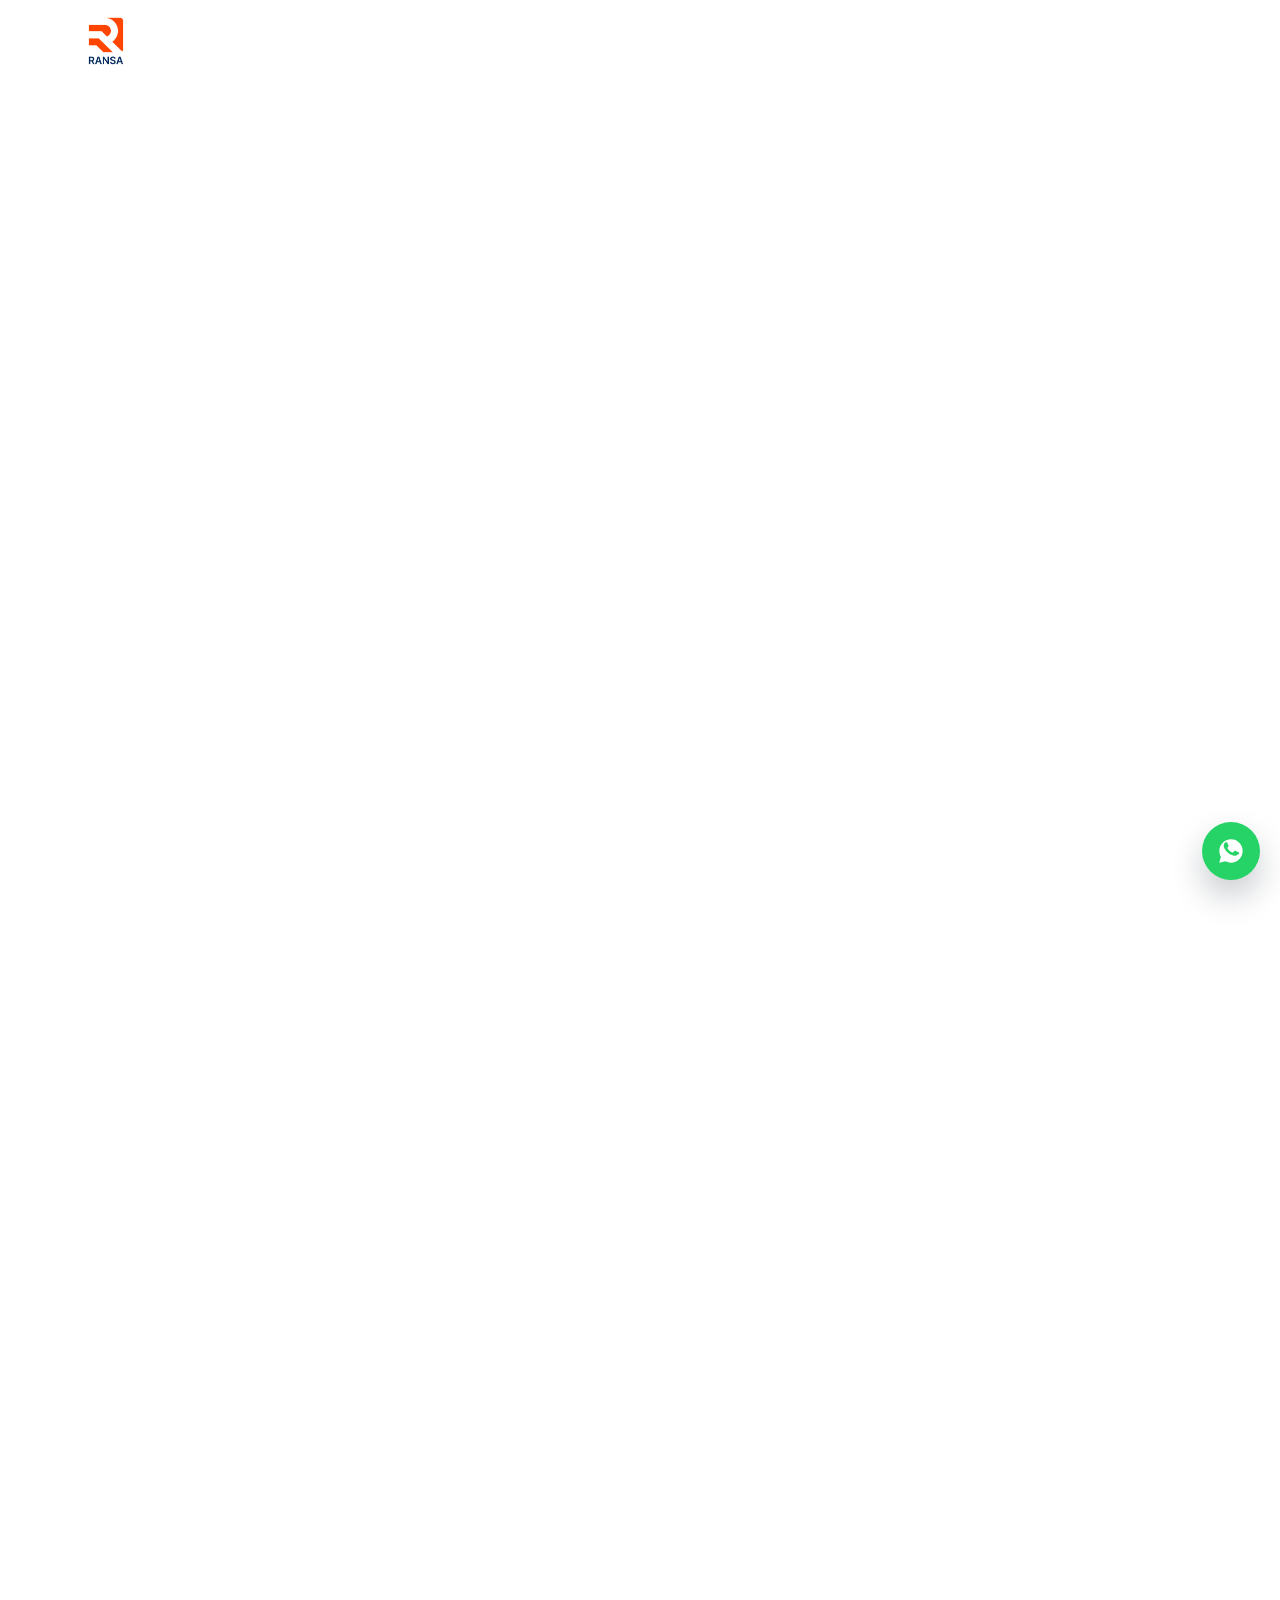
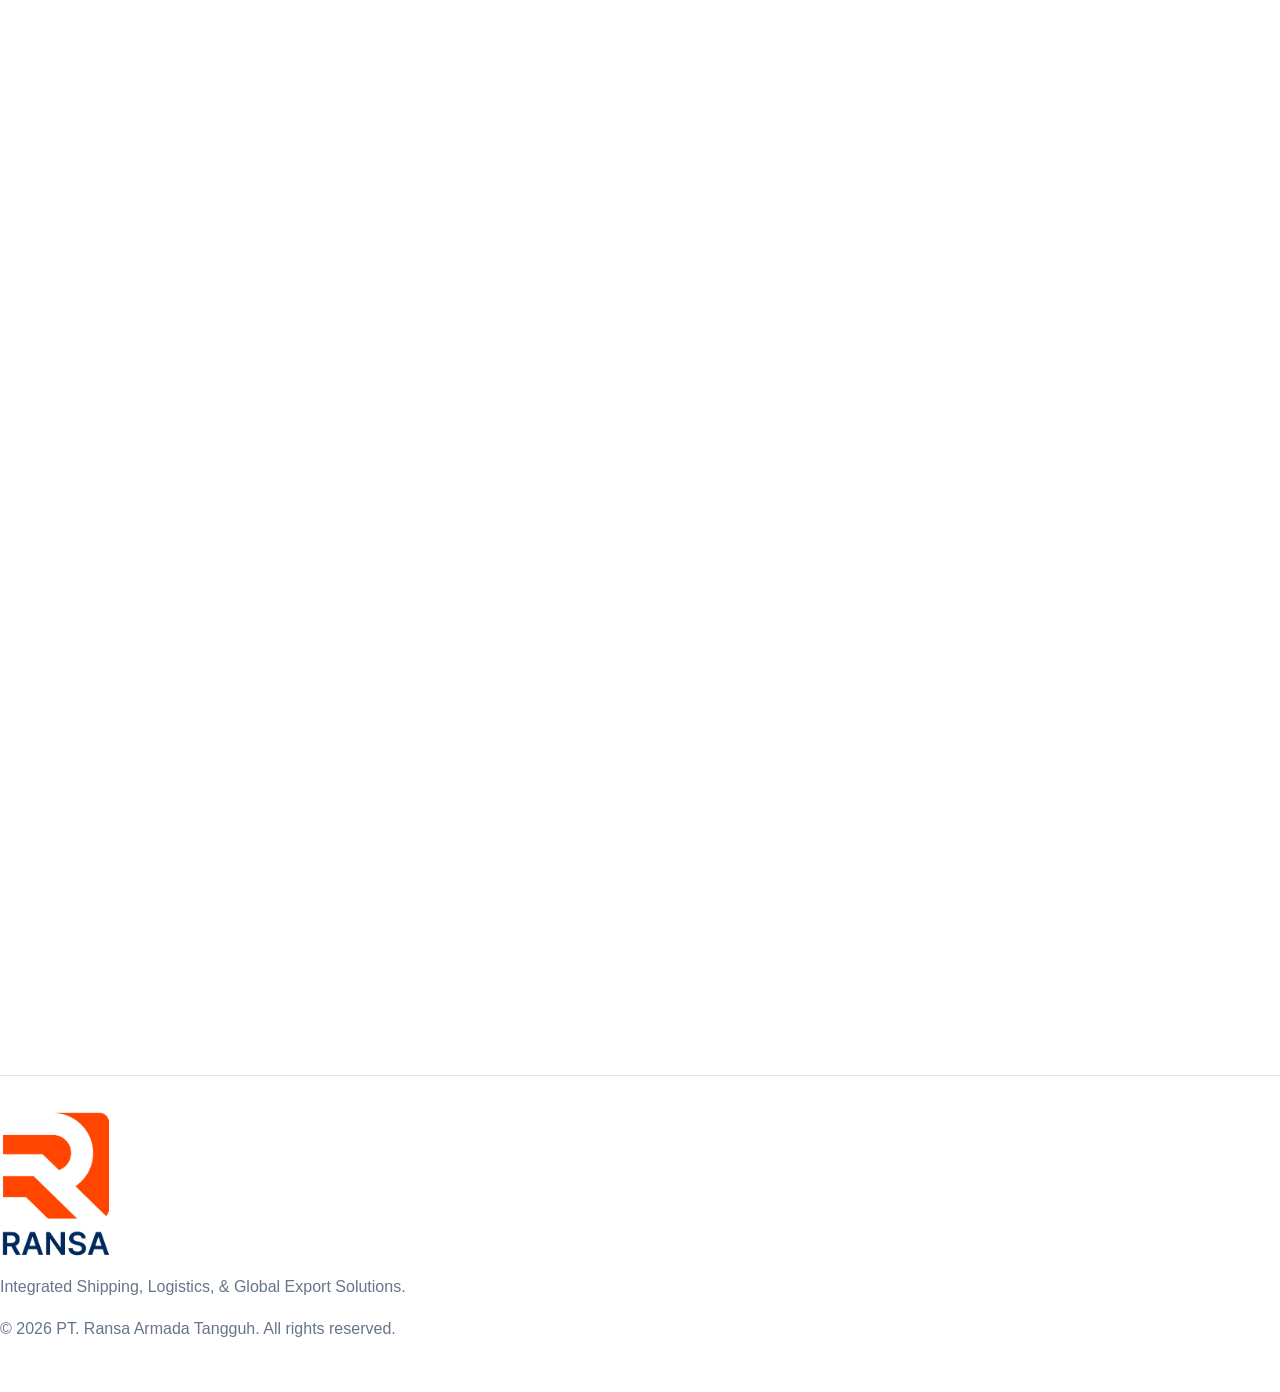
==== commit c12ab9a3: "Update: Add exhaustive i18n data tags for all content in armada.html and energi.html" ====
--- a/armada.html
+++ b/armada.html
@@ -89,19 +89,19 @@
             <div class="armada-stats-panel">
               <div class="stat-box">
                 <span class="stat-number">100+</span>
-                <span class="stat-label">Unit Armada & Trailer Siap Operasi</span>
+                <span class="stat-label" data-i18n="arStat1">Unit Armada & Trailer Siap Operasi</span>
               </div>
               <div class="stat-box">
                 <span class="stat-number">24/7</span>
-                <span class="stat-label">Field Control & GPS Monitoring</span>
+                <span class="stat-label" data-i18n="arStat2">Field Control & GPS Monitoring</span>
               </div>
               <div class="stat-box">
                 <span class="stat-number">Sabang - Merauke</span>
-                <span class="stat-label">Cakupan Pengiriman Kargo</span>
+                <span class="stat-label" data-i18n="arStat3">Cakupan Pengiriman Kargo</span>
               </div>
               <div class="stat-box">
                 <span class="stat-number">0</span>
-                <span class="stat-label">Accident Commitment (Safety First)</span>
+                <span class="stat-label" data-i18n="arStat4">Accident Commitment (Safety First)</span>
               </div>
             </div>
           </div>
@@ -119,61 +119,61 @@
           <div class="company-grid">
             <article class="division-card card-red">
               <div class="card-header-banner">
-                <div class="division-tag">CONTAINER TRUCKING</div>
-                <h3 class="card-body-title">Trailer 40ft & Head Truck</h3>
-              </div>
-              <div class="card-body-content">
-                <p>Pengangkutan kontainer FCL/LCL 20ft & 40ft dari dan ke pelabuhan (*Port to Site* / *Site to Port*) dengan jaminan keselamatan & pemantauan realtime.</p>
-              </div>
-            </article>
-
-            <article class="division-card card-red">
-              <div class="card-header-banner">
-                <div class="division-tag">HEAVY HAULAGE</div>
-                <h3 class="card-body-title">Lowbed Heavy Equipment</h3>
-              </div>
-              <div class="card-body-content">
-                <p>Mobilisasi alat berat (Excavator, Dozer, Dump Truck, Transformer) menggunakan Lowbed Trailer hingga kapasitas 60 Ton untuk proyek pertambangan & konstruksi.</p>
-              </div>
-            </article>
-
-            <article class="division-card card-red">
-              <div class="card-header-banner">
-                <div class="division-tag">CRANE EQUIPMENT</div>
-                <h3 class="card-body-title">Mobile Crane Rental</h3>
-              </div>
-              <div class="card-body-content">
-                <p>Layanan sewa Mobile Crane & Rough Terrain Crane kapasitas 25 Ton hingga 100 Ton untuk kebutuhan *lifting*, *erection*, dan bongkar muat alat berat.</p>
-              </div>
-            </article>
-
-            <article class="division-card card-red">
-              <div class="card-header-banner">
-                <div class="division-tag">MARINE BARGING</div>
-                <h3 class="card-body-title">Tug & Barge / LCT Charter</h3>
-              </div>
-              <div class="card-body-content">
-                <p>Penyediaan armada kapal tunda & tongkang (Barge 230ft - 300ft) serta LCT untuk pengangkutan kargo curah, kayu, batu bara, dan alat proyek antar pulau.</p>
-              </div>
-            </article>
-
-            <article class="division-card card-red">
-              <div class="card-header-banner">
-                <div class="division-tag">DEPOT SERVICES</div>
-                <h3 class="card-body-title">Open Yard & Storage Depot</h3>
-              </div>
-              <div class="card-body-content">
-                <p>Fasilitas lapang penumpukan (*Open Yard*) dengan keamanan 24 jam untuk konsolidasi kargo, *stuffing/stripping*, dan penyimpanan kontainer.</p>
-              </div>
-            </article>
-
-            <article class="division-card card-red">
-              <div class="card-header-banner">
-                <div class="division-tag">FIELD CONTROL</div>
-                <h3 class="card-body-title">Site Logistics Supervision</h3>
-              </div>
-              <div class="card-body-content">
-                <p>Pengawasan profesional di lokasi muat/bongkar, laporan *daily dispatch*, *tallying*, serta koordinasi tim operasional lapangan berpengalaman.</p>
+                <div class="division-tag" data-i18n="arSvc1Tag">CONTAINER TRUCKING</div>
+                <h3 class="card-body-title" data-i18n="arSvc1Title">Trailer 40ft & Head Truck</h3>
+              </div>
+              <div class="card-body-content">
+                <p data-i18n="arSvc1Desc">Pengangkutan kontainer FCL/LCL 20ft & 40ft dari dan ke pelabuhan (*Port to Site* / *Site to Port*) dengan jaminan keselamatan & pemantauan realtime.</p>
+              </div>
+            </article>
+
+            <article class="division-card card-red">
+              <div class="card-header-banner">
+                <div class="division-tag" data-i18n="arSvc2Tag">HEAVY HAULAGE</div>
+                <h3 class="card-body-title" data-i18n="arSvc2Title">Lowbed Heavy Equipment</h3>
+              </div>
+              <div class="card-body-content">
+                <p data-i18n="arSvc2Desc">Mobilisasi alat berat (Excavator, Dozer, Dump Truck, Transformer) menggunakan Lowbed Trailer hingga kapasitas 60 Ton untuk proyek pertambangan & konstruksi.</p>
+              </div>
+            </article>
+
+            <article class="division-card card-red">
+              <div class="card-header-banner">
+                <div class="division-tag" data-i18n="arSvc3Tag">CRANE EQUIPMENT</div>
+                <h3 class="card-body-title" data-i18n="arSvc3Title">Mobile Crane Rental</h3>
+              </div>
+              <div class="card-body-content">
+                <p data-i18n="arSvc3Desc">Layanan sewa Mobile Crane & Rough Terrain Crane kapasitas 25 Ton hingga 100 Ton untuk kebutuhan *lifting*, *erection*, dan bongkar muat alat berat.</p>
+              </div>
+            </article>
+
+            <article class="division-card card-red">
+              <div class="card-header-banner">
+                <div class="division-tag" data-i18n="arSvc4Tag">MARINE BARGING</div>
+                <h3 class="card-body-title" data-i18n="arSvc4Title">Tug & Barge / LCT Charter</h3>
+              </div>
+              <div class="card-body-content">
+                <p data-i18n="arSvc4Desc">Penyediaan armada kapal tunda & tongkang (Barge 230ft - 300ft) serta LCT untuk pengangkutan kargo curah, kayu, batu bara, dan alat proyek antar pulau.</p>
+              </div>
+            </article>
+
+            <article class="division-card card-red">
+              <div class="card-header-banner">
+                <div class="division-tag" data-i18n="arSvc5Tag">DEPOT SERVICES</div>
+                <h3 class="card-body-title" data-i18n="arSvc5Title">Open Yard & Storage Depot</h3>
+              </div>
+              <div class="card-body-content">
+                <p data-i18n="arSvc5Desc">Fasilitas lapang penumpukan (*Open Yard*) dengan keamanan 24 jam untuk konsolidasi kargo, *stuffing/stripping*, dan penyimpanan kontainer.</p>
+              </div>
+            </article>
+
+            <article class="division-card card-red">
+              <div class="card-header-banner">
+                <div class="division-tag" data-i18n="arSvc6Tag">FIELD CONTROL</div>
+                <h3 class="card-body-title" data-i18n="arSvc6Title">Site Logistics Supervision</h3>
+              </div>
+              <div class="card-body-content">
+                <p data-i18n="arSvc6Desc">Pengawasan profesional di lokasi muat/bongkar, laporan *daily dispatch*, *tallying*, serta koordinasi tim operasional lapangan berpengalaman.</p>
               </div>
             </article>
           </div>
@@ -184,19 +184,19 @@
       <section class="fleet-matrix-section band section-observe" id="armada-fleet-matrix">
         <div class="intro-container">
           <div class="section-heading">
-            <p class="section-kicker">ARMADA MATRIX</p>
-            <h2>Spesifikasi & Kapasitas Unit Armada</h2>
+            <p class="section-kicker" data-i18n="arMatKicker">ARMADA MATRIX</p>
+            <h2 data-i18n="arMatTitle">Spesifikasi & Kapasitas Unit Armada</h2>
           </div>
 
           <div class="table-responsive">
             <table class="fleet-table">
               <thead>
                 <tr>
-                  <th>Tipe Armada</th>
-                  <th>Kapasitas Beban</th>
-                  <th>Dimensi Bak / Bed</th>
-                  <th>Peruntukan Kargo</th>
-                  <th>Status Operasi</th>
+                  <th data-i18n="arTh1">Tipe Armada</th>
+                  <th data-i18n="arTh2">Kapasitas Beban</th>
+                  <th data-i18n="arTh3">Dimensi Bak / Bed</th>
+                  <th data-i18n="arTh4">Peruntukan Kargo</th>
+                  <th data-i18n="arTh5">Status Operasi</th>
                 </tr>
               </thead>
               <tbody>
@@ -204,36 +204,36 @@
                   <td><strong>Trailer 40ft High Cube</strong></td>
                   <td>30 - 32 Ton</td>
                   <td>12.1m x 2.4m x 2.6m</td>
-                  <td>Kontainer 40ft, Dry Goods, Bulk Bags</td>
-                  <td><span class="status-badge available">Ready Ops</span></td>
+                  <td data-i18n="arCargo1">Kontainer 40ft, Dry Goods, Bulk Bags</td>
+                  <td><span class="status-badge available" data-i18n="arReady">Ready Ops</span></td>
                 </tr>
                 <tr>
                   <td><strong>Trailer Lowbed Heavy Duty</strong></td>
                   <td>50 - 60 Ton</td>
                   <td>14.0m x 3.0m (Drop Deck)</td>
-                  <td>Alat Berat Mining & Construction Equipment</td>
-                  <td><span class="status-badge available">Ready Ops</span></td>
+                  <td data-i18n="arCargo2">Alat Berat Mining & Construction Equipment</td>
+                  <td><span class="status-badge available" data-i18n="arReady">Ready Ops</span></td>
                 </tr>
                 <tr>
                   <td><strong>Truk Tronton Open Cargo</strong></td>
                   <td>20 - 25 Ton</td>
                   <td>9.5m x 2.4m x 1.8m</td>
-                  <td>General Cargo, Pipa, Semen, Semen Bag</td>
-                  <td><span class="status-badge available">Ready Ops</span></td>
+                  <td data-i18n="arCargo3">General Cargo, Pipa, Semen, Semen Bag</td>
+                  <td><span class="status-badge available" data-i18n="arReady">Ready Ops</span></td>
                 </tr>
                 <tr>
                   <td><strong>Mobile Crane Telescopic</strong></td>
                   <td>25 - 50 Ton</td>
                   <td>Boom Range up to 34m</td>
-                  <td>Lifting Site, Erection Steel, Offshore Loading</td>
-                  <td><span class="status-badge available">Ready Ops</span></td>
+                  <td data-i18n="arCargo4">Lifting Site, Erection Steel, Offshore Loading</td>
+                  <td><span class="status-badge available" data-i18n="arReady">Ready Ops</span></td>
                 </tr>
                 <tr>
                   <td><strong>Tugboat & Barge 300ft</strong></td>
                   <td>7,500 - 8,000 Ton</td>
                   <td>300ft x 80ft Deck</td>
-                  <td>Batu Bara, Cangkang Sawit, Ore, Breakbulk</td>
-                  <td><span class="status-badge available">Ready Ops</span></td>
+                  <td data-i18n="arCargo5">Batu Bara, Cangkang Sawit, Ore, Breakbulk</td>
+                  <td><span class="status-badge available" data-i18n="arReady">Ready Ops</span></td>
                 </tr>
               </tbody>
             </table>
@@ -244,13 +244,13 @@
       <!-- Reservation & Inquiry Form Section -->
       <section class="contact band section-observe" id="armada-inquiry">
         <div class="contact-copy">
-          <p class="section-kicker">RESERVASI ARMADA</p>
-          <h2>Minta Penawaran Logistik & Armada</h2>
-          <p>Isi formulir di samping untuk mendapatkan estimasi biaya pengiriman, ketersediaan unit armada, dan penawaran khusus untuk proyek Anda.</p>
+          <p class="section-kicker" data-i18n="arInqKicker">RESERVASI ARMADA</p>
+          <h2 data-i18n="arInqTitle">Minta Penawaran Logistik & Armada</h2>
+          <p data-i18n="arInqDesc">Isi formulir di samping untuk mendapatkan estimasi biaya pengiriman, ketersediaan unit armada, dan penawaran khusus untuk proyek Anda.</p>
           <div class="direct-contact-card">
-            <h4>FAST FLEET RESPONSE</h4>
+            <h4 data-i18n="arInqFast">FAST FLEET RESPONSE</h4>
             <p><strong>WhatsApp:</strong> <a href="https://wa.me/628115750555" target="_blank" rel="noopener">+62 811 575 0555</a></p>
-            <p>Use WhatsApp for urgent fleet availability, trucking route, or site logistics coordination.</p>
+            <p data-i18n="arInqWaDesc">Use WhatsApp for urgent fleet availability, trucking route, or site logistics coordination.</p>
           </div>
         </div>
 
@@ -287,7 +287,7 @@
             Detail Kargo & Rute Pengiriman
             <textarea name="message" rows="4" required placeholder="Jelaskan jenis kargo, tonase, lokasi asal (Origin), dan lokasi tujuan (Destination)..."></textarea>
           </label>
-          <button class="button button-red" type="submit">KIRIM INQUIRY ARMADA</button>
+          <button class="button button-red" type="submit" data-i18n="arInqBtn">KIRIM INQUIRY ARMADA</button>
           <p class="form-status" role="status" data-form-status></p>
         </form>
       </section>
